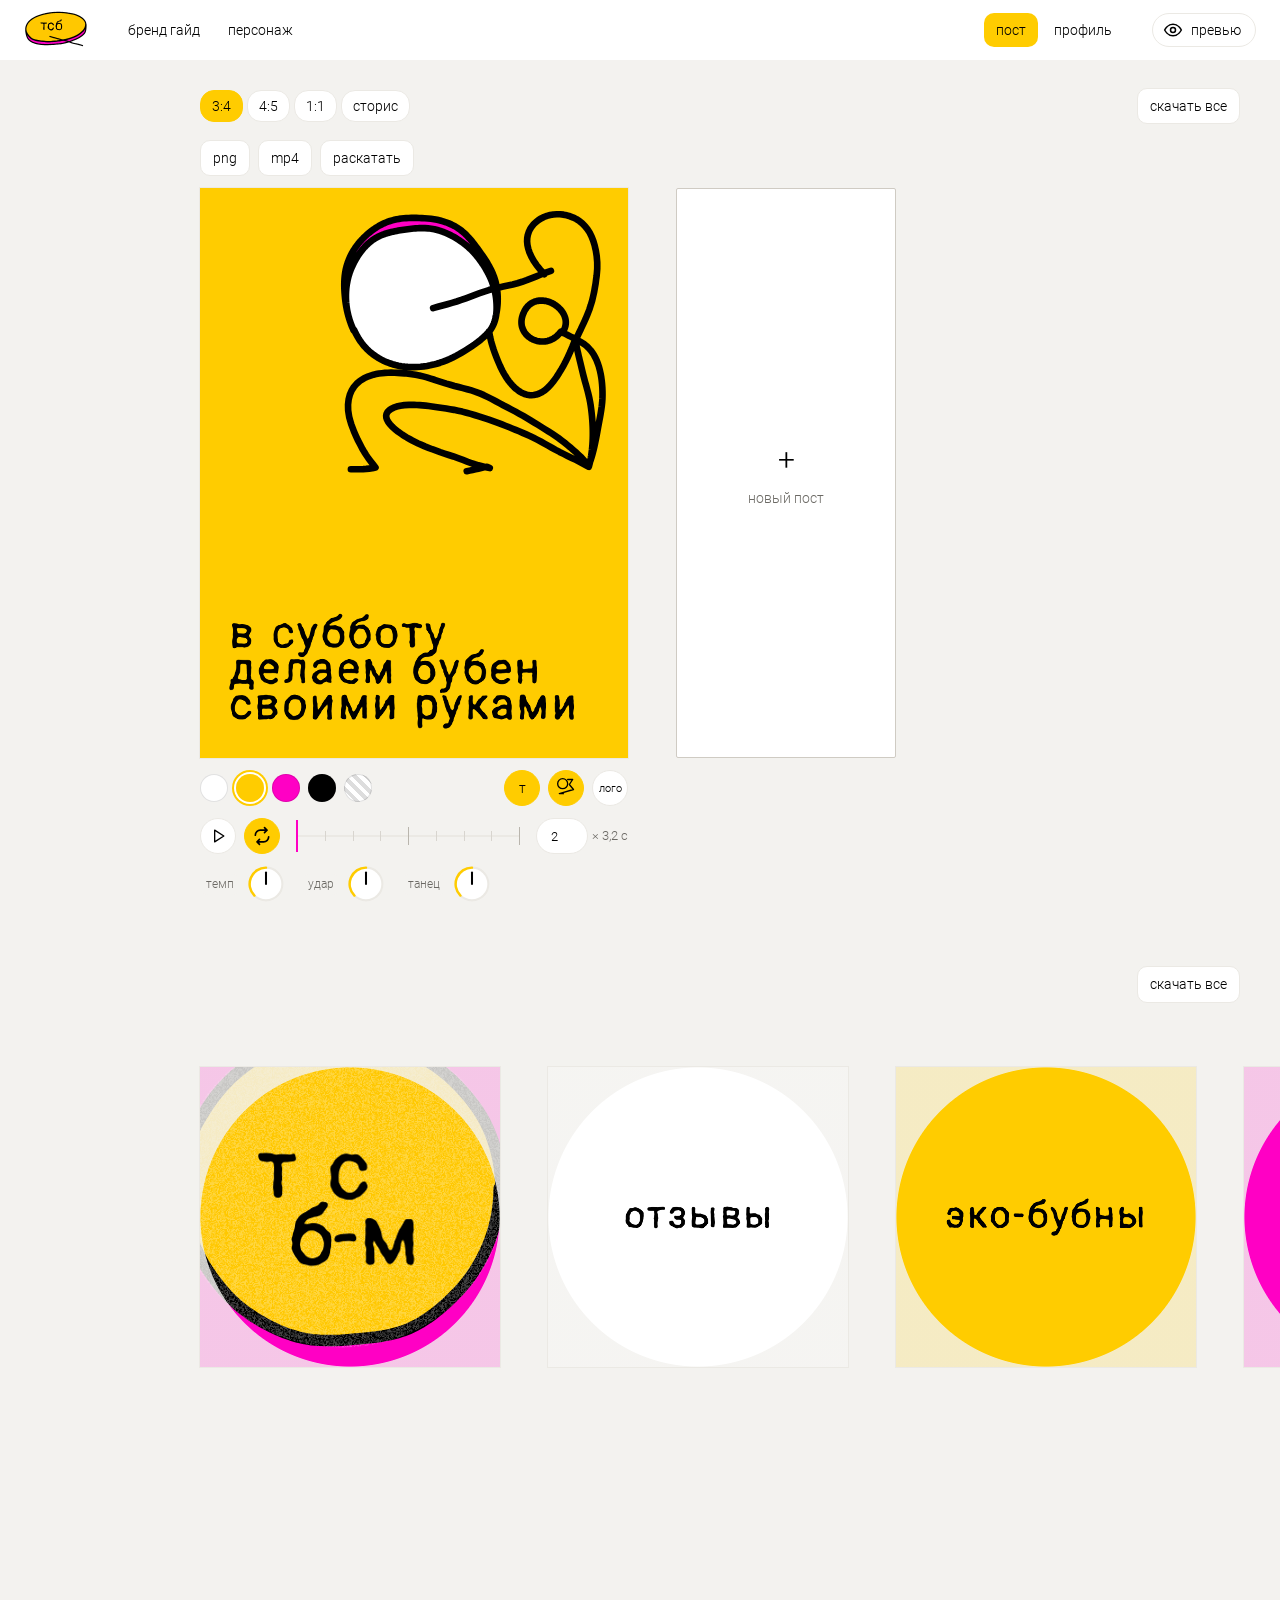
==== assets.html @ 8b139198 "Танцы с бубном: сайт Co-Authored-By: Claude Opus 5.5 <noreply@anthropic.com>" ====
<!doctype html>
<html lang="ru"><head><meta charset="utf-8"><meta name="viewport" content="width=device-width,initial-scale=1"><title>танцы с бубном: ассеты</title>
<link rel="stylesheet" href="ui-kit.css?v=202611252155"><link rel="stylesheet" href="phone-preview.css?v=202611252155">
<link rel="stylesheet" href="font.css?v=202611252155"><style>
html,body{margin:0;min-height:100%}
.hand{position:absolute;width:16px;height:16px;margin:-8px 0 0 -8px;border-radius:50%;background:var(--yellow);border:2px solid #000;padding:0;touch-action:none;z-index:2}
.selbox{pointer-events:none}
.ontext{font-weight:300;letter-spacing:.1em;line-height:.86;white-space:pre-wrap;-webkit-text-stroke:.0467em;z-index:3}
.amask{position:absolute;inset:0;pointer-events:none;background:radial-gradient(circle closest-side,transparent 99.4%,rgba(243,242,239,.82) 100%)}
.dleft{z-index:5}.row{padding-left:200px}.sechd{padding-left:200px}.klab{background:var(--bg);border-radius:8px;padding:2px 6px}
.kinds{display:flex;flex-direction:column;gap:6px;align-items:flex-end}
.kind{width:44px;height:36px;border:1px solid var(--line);background:#fff;border-radius:10px;padding:3px;display:grid;place-items:center}
.kind.on{border-color:var(--yellow);box-shadow:0 0 0 2px var(--yellow)}
.circ svg,.kind svg{width:20px;height:20px;fill:none;stroke:#000;stroke-width:1.6;stroke-linecap:round;stroke-linejoin:round}
.people{display:grid;grid-template-columns:repeat(4,38px);gap:4px}.people .kind{width:38px;height:38px;padding:2px}
.sw{width:36px;height:36px}.sw.no{background:linear-gradient(to top right,transparent 47%,#ff00c4 47%,#ff00c4 53%,transparent 53%),#fff!important}
.dgrp.mini .sws .sw{width:28px;height:28px}
.cap{position:absolute;left:0;top:calc(100% + 64px);color:var(--mut)}
.selbox{box-shadow:none}
.tmot{position:absolute;left:0;right:0;top:calc(100% + 108px);display:flex;justify-content:flex-start;gap:18px}.ttick.bar{top:9px;height:18px;background:#b9b5ad}#rowpost .card{margin-bottom:170px}.tline{z-index:1}
</style></head><body>
<header class="topbar"><a class="tblogo" href="guide.html" aria-label="бренд гайд"><canvas id="tbLogo"></canvas></a><span style="display:flex;gap:4px"><a class="tbl" href="guide.html">бренд гайд</a><a class="tbl" href="character.html">персонаж</a></span>
<nav class="tbnav"><a href="#posts" data-k="post">пост</a><a href="#profile" data-k="avatar">профиль</a></nav>
<button class="tbeye" id="eye"><svg viewBox="0 0 24 24"><path d="M2 12s3.6-7 10-7 10 7 10 7-3.6 7-10 7S2 12 2 12z"/><circle cx="12" cy="12" r="3"/></svg><span>превью</span></button></header>
<div class="page"><section class="sec" id="posts"><div class="sechd" id="hdpost"></div><div class="row" id="rowpost"></div></section>
<section class="sec" id="profile"><div class="sechd" id="hdavatar"></div><div class="row" id="rowavatar"></div></section></div>
<div id="drop">брось фото</div><input type="file" id="file" accept="image/*" hidden>
<script src="characters.js?v=202611252155"></script><script src="char-core.js?v=202611252155"></script><script src="dance.js?v=202611252155"></script><script src="chars-live.js?v=202611252155"></script><script src="figure.js?v=202611252155"></script><script src="render.js?v=202611252155"></script><script src="ui-kit.js?v=202611252155"></script><script src="phone-preview.js?v=202611252155"></script><script src="export.js?v=202611252155"></script>
<script>
'use strict';
const $=id=>document.getElementById(id),clone=o=>JSON.parse(JSON.stringify(o)),KEY='tsb.assets.v1';
const mk=(o={},x={})=>Object.assign({img:null,pan:[0,0],set:Object.assign(clone(DEFSET),o)},x);
// ───────── стартовые посты: композиции из макета
const startPosts=()=>[mk(EXAMPLE)];
const startProfile=()=>[mk({surf:'pink'},{av:true}),...['отзывы','эко-бубны','практики','мастер-классы','барабаны'].map((t,i)=>mk({surf:['white','yellow','pink'][i%3],text:t,tsize:.5},{title:t}))];
const L={post:null,avatar:null};
let S={tab:'post',fmt:'3:4',eye:false},SEL={post:0,el:null,editing:false},ready=false;
// ───────── хранение
const db=()=>new Promise((ok,no)=>{const r=indexedDB.open('tsb.photos',1);r.onupgradeneeded=()=>r.result.createObjectStore('p');r.onsuccess=()=>ok(r.result);r.onerror=()=>no(r.error)});
async function keepPhoto(p,f){p.pid='p'+Date.now()+Math.random().toString(36).slice(2,7);try{(await db()).transaction('p','readwrite').objectStore('p').put(f,p.pid)}catch(e){console.warn(e)}}
async function loadPhoto(p){try{const d=await db(),f=await new Promise(ok=>{const r=d.transaction('p').objectStore('p').get(p.pid);r.onsuccess=()=>ok(r.result);r.onerror=()=>ok(null)});if(f){p.img=await createImageBitmap(f);layout();phone.render()}}catch(e){console.warn(e)}}
const pack=p=>({set:p.set,title:p.title,av:p.av,pan:p.pan,pid:p.pid,link:p.link});
function save(){if(!ready)return;try{localStorage.setItem(KEY,JSON.stringify(Object.assign({},S,{posts:L.post.map(pack),profile:L.avatar.map(pack)})))}catch(e){console.warn(e)}}
function restore(){let v=null;try{v=JSON.parse(localStorage.getItem(KEY)||'null')}catch(e){}
  const un=o=>{const p=mk(o.set,{pan:o.pan||[0,0]});for(const k of['title','av','pid','link'])if(o[k]!=null)p[k]=o[k];if(p.pid)loadPhoto(p);return p};
  // прошлые стартовые посты (название в бубне), если их не трогали, заменяются новыми; копия остаётся
  const OLDS=[[948/1080,.115],[928/1080,.458],[962/1080,.458],[.88,.458]];
  if(v&&v.posts&&v.posts.length&&v.posts.every(o=>!o.pid&&o.set.tx!=null&&o.set.text==='танцы\nс бубном'&&!o.set.tpos&&OLDS.some(q=>Math.abs(q[0]-o.set.fw)<1e-6&&q[1]===o.set.ty)&&o.set.weight===.5&&o.set.tsize===.18)){localStorage.setItem(KEY+'.before-text',JSON.stringify(v));v.posts=startPosts().map(pack)}
  // нетронутые прошлые обложки получают названия из «барабанной»; копия остаётся
  const OT=['отзывы','эко-бубны','практика','новый год','гвозди'],cv=v&&v.profile?v.profile.filter(o=>!o.av):[];
  if(cv.length===5&&cv.every((o,i)=>o.title===OT[i]&&o.set.text===OT[i])){localStorage.setItem(KEY+'.before-covers',JSON.stringify(v.profile));['отзывы','эко-бубны','практики','мастер-классы','барабаны'].forEach((t,i)=>{cv[i].title=cv[i].set.text=t})}
  // нетронутая прошлая пятёрка заменяется примером; копия остаётся
  const sameSet=(o,q)=>{const r=Object.assign(clone(DEFSET),q);return Object.keys(r).every(k=>o.set[k]===r[k])};
  if(v&&v.posts&&v.posts.length===STARTS.length&&v.posts.every((o,i)=>!o.pid&&!o.link&&sameSet(o,STARTS[i]))){localStorage.setItem(KEY+'.before-example',JSON.stringify(v));v.posts=startPosts().map(pack)}
  if(v&&v.posts){const[W,H]=FMTWH[v.fmt]||FMTWH['3:4'],o0=JSON.stringify(v);let n=0;for(const o of v.posts)if(signToFig(Object.assign(o.set,Object.assign(clone(DEFSET),o.set)),W,H))n++;if(n)localStorage.setItem(KEY+'.before-nosign',o0)}
  // название, вписанное в бубен, выключается; остальной старый текст остаётся
  if(v&&v.posts)for(const o of v.posts)if(o.set.tx!=null&&!o.set.tpos){if(o.set.text==='танцы\nс бубном')o.set.txt=false;if(o.set.lkind==='sign'&&!o.set.lpd)o.set.lpd='none'}
  if(v&&v.posts){for(const k of['tab','fmt','eye'])S[k]=v[k];L.post=v.posts.map(un);L.avatar=v.profile.map(un)}else{L.post=startPosts();L.avatar=startProfile()}
  if(location.hash==='#preview')S.eye=true;ready=true;
  const used=new Set([...L.post,...L.avatar].map(p=>p.pid));db().then(d=>{const st=d.transaction('p','readwrite').objectStore('p'),r=st.getAllKeys();r.onsuccess=()=>r.result.forEach(k=>{if(!used.has(k))st.delete(k)})}).catch(()=>{})}
// ───────── связанные посты
const grpOf=i=>{const A=L.post;let a=i;while(a>0&&A[a-1].link)a--;let n=1;while(A[a+n-1].link&&A[a+n])n++;return{a,n,k:i-a}};
const SHARED=['tempo','hit','dance','loops','surf','fig','ch','fkind','fx','fy','fw','fh','turn','flip','weight','line','skin','side'];
function sync(i){if(S.tab!=='post')return;const g=grpOf(i),p=L.post[i];for(let q=g.a;q<g.a+g.n;q++)if(q!==i){const t=L.post[q];SHARED.forEach(k=>t.set[k]=p.set[k]);t.img=p.img;t.pid=p.pid;t.pan=p.pan}}
const draw=(k,i,W,H,o={})=>renderPost(L[k][i],W,H,Object.assign({g:k==='post'?grpOf(i):{n:1,k:0}},o));
const ratioOf=k=>k==='post'?FMTWH[S.fmt][1]/FMTWH[S.fmt][0]:1;
// ───────── телефон
const bgOf=p=>p.set.surf==='photo'?'#000000':SURF[p.set.surf],lightOf=p=>p.set.surf!=='photo'&&p.set.surf!=='black',IGFEED=Array.from({length:9},(_,k)=>{const im=new Image();im.src=`ig/ig-${k+1}.jpg`;return im});
const phone=createPhonePreview({button:$('eye'),isOn:()=>!!S.eye,setOn:v=>{S.eye=v;save();layout()},context:()=>S.tab==='avatar'?0:S.fmt==='9:16'?2:1,
  data:()=>{if(!L.post)return{};const r=ratioOf('post'),A=L.post,cur=S.tab==='post'?Math.min(SEL.post,A.length-1):A.length-1;
    return{handle:'tncsbbnm',name:'танцы с бубном',numbers:[['765','posts'],['1 158','followers'],['991','following']],bio:['барабанная мастерская петра атапина','🍃 ЭКО бубны из ткани 👍 Ручная работа 👑 Более 10 лет в профессии 🚗 Доставка по России'],link:'t.me/liza_mpr',likes:48,caption:'Мастер-класс в субботу: делаем бубен своими руками 🥁 Обод из дерева, натуральная кожа, ручная оплётка — к вечеру у вас свой инструмент и первый ритм… ',more:'ещё',note:'Смотреть все комментарии (12)',comments:[{name:'masha.k',text:'а с детьми можно?',meta:'1 ч · ответить'},{mine:true,name:'tncsbbnm',text:'конечно, с 7 лет 🥁',meta:'58 мин · ответить'}],
    avatar:(w,h)=>draw('avatar',L.avatar.findIndex(p=>p.av),w,h),highlights:L.avatar.map((p,i)=>({p,i})).filter(q=>!q.p.av).map(q=>({title:q.p.title,draw:(w,h)=>draw('avatar',q.i,w,h)})),
    feed:IGFEED,grid:A.map((p,i)=>({draw:(w,h)=>draw('post',i,w,h),ratio:r,carousel:!!p.link,skip:i>0&&A[i-1].link})).filter(q=>!q.skip).reverse(),
    post:A[cur]&&{draw:(w,h)=>draw('post',cur,w,h),ratio:r,bg:bgOf(A[cur]),light:lightOf(A[cur])}}}});
// ───────── страница
let CARDS=[],pressed=false,later=null;
addEventListener('pointerdown',()=>pressed=true,true);
for(const t of['pointerup','pointercancel'])addEventListener(t,()=>{pressed=false;if(later){const f=later;later=null;setTimeout(f,0)}},true);
const soft=f=>pressed?later=f:f();
const cur=()=>L[S.tab][SEL.post];
function refresh(){save();layout();phone.render()}
function change(f){f(cur().set);sync(SEL.post);refresh()}
function live(f){f(cur().set);sync(SEL.post);paintGroup()}
// ───────── время: танцует открытый пост (и сцепленные с ним)
let playing=false,loopOn=true,clock=0,scrub=null,lastT=0,head=null;
const canPlay=()=>S.tab==='post'&&cur()&&cur().set.fig;
const inPlay=C=>{if(C.k!=='post'||S.tab!=='post')return false;const g=grpOf(SEL.post);return C.i>=g.a&&C.i<g.a+g.n};
// на паузе в начале стоит утверждённая поза, дальше кадр танца
const tNow=()=>canPlay()&&(playing||scrub!=null)?(scrub!=null?scrub:clock):null;
function tick(t){if(!playing)return;if(!canPlay()){setPlay(false);return}const D=durOf(cur().set);clock+=Math.max(0,Math.min(.1,(t-lastT)/1000));lastT=t;if(clock>=D){if(loopOn)clock%=D;else{clock=0;setPlay(false);return}}
  if(!document.hidden)for(const C of CARDS)if(inPlay(C))paintFrame(C);if(head)head.style.left=clock/D*100+'%';requestAnimationFrame(tick)}
function paintFrame(C){const W=C.cv.width,H=C.cv.height,t=tNow(),im=draw(C.k,C.i,W,H,{hideText:SEL.editing&&C.active,t});C.cv.getContext('2d').drawImage(im,0,0);
  if(C.active)phone.live(SEL.editing?draw(C.k,C.i,W,H,{t}):im,t==null?null:t/durOf(cur().set),{bg:bgOf(cur()),light:lightOf(cur())})}
function setPlay(v){v=v&&canPlay();if(v===playing)return;playing=v;if(v){if(scrub!=null){clock=scrub;scrub=null}lastT=performance.now();requestAnimationFrame(tick)}else if(clock>0)scrub=clock;timelineState();if(!v)for(const C of CARDS)if(inPlay(C))paintFrame(C)}
function stopTime(){playing=false;clock=0;scrub=null}
function timelineState(){const b=document.querySelector('.tline .tplay');if(!b)return;b.classList.toggle('on',playing);b.innerHTML=playing?'<svg viewBox="0 0 24 24"><path d="M7 5h4v14H7zM13 5h4v14h-4z"/></svg>':'<svg viewBox="0 0 24 24"><path d="M8 5l11 7-11 7z"/></svg>';b.title=playing?'пауза':'танец';b.setAttribute('aria-label',b.title)}
function timeline(C){const s=cur().set,w=el('div','tline'),D=durOf(s),pl=btn('circ tplay','','танец',()=>setPlay(!playing)),lp=btn('circ'+(loopOn?' on':''),'<svg viewBox="0 0 24 24" style="fill:none;stroke-width:2"><path d="M4 11a6 6 0 0 1 6-6h8m-3-3l3 3-3 3M20 13a6 6 0 0 1-6 6H6m3 3l-3-3 3-3"/></svg>','по кругу',()=>{loopOn=!loopOn;lp.classList.toggle('on',loopOn);lp.setAttribute('aria-pressed',loopOn)});lp.setAttribute('aria-pressed',loopOn);
  const tr=el('div','ttrack');tr.title='удары';const n=Math.max(1,s.loops)*4;for(let i=0;i<=n;i++){const q=el('i','ttick'+(i%4?'':' bar'));q.style.left=i/n*100+'%';tr.appendChild(q)}head=el('i','thead');head.style.left=(tNow()||0)/D*100+'%';tr.appendChild(head);
  const at=e=>{const r=tr.getBoundingClientRect();return Math.max(0,Math.min(D-.001,(e.clientX-r.left)/r.width*D))},seek=e=>{playing=false;clock=at(e);if(clock<durOf(cur().set)*.004)clock=0;scrub=clock||null;head.style.left=clock/D*100+'%';timelineState();for(const C of CARDS)if(inPlay(C))paintFrame(C)};let on=false;
  tr.onpointerdown=e=>{on=true;tr.setPointerCapture(e.pointerId);seek(e)};tr.onpointermove=e=>{if(on)seek(e)};tr.onpointerup=tr.onpointercancel=()=>on=false;
  const dw=el('div','tdw'),inp=el('input','tdur');inp.type='number';inp.min=1;inp.max=8;inp.value=s.loops;inp.title='сколько петель в ролике';inp.setAttribute('aria-label','сколько петель');inp.onkeydown=e=>e.stopPropagation();inp.onchange=()=>{const v=Math.max(1,Math.min(8,Math.round(+inp.value)||1));clock=0;scrub=null;change(s=>s.loops=v)};dw.append(inp,el('span','','× '+loopLen(s).toFixed(1).replace('.',',')+' с'));
  w.append(pl,lp,tr,dw);C.pic.appendChild(w);
  const m=el('div','tmot');for(const[t,k]of[['темп','tempo'],['удар','hit'],['танец','dance']])m.appendChild(lab(t,knob(t,s[k],v=>{const f=clock/durOf(cur().set);live(s=>s[k]=v);clock=f*durOf(cur().set);if(scrub!=null)scrub=clock;if(!playing)setPlay(true)},()=>refresh())));C.pic.appendChild(m);timelineState()}
function paintCard(C){const W=Math.round(C.w*dpr()),H=Math.round(C.h*dpr()),pt=inPlay(C)?tNow():null,im=draw(C.k,C.i,W,H,{hideText:SEL.editing&&C.active,t:pt});C.cv.width=W;C.cv.height=H;C.cv.getContext('2d').drawImage(im,0,0);C.boxes=im.boxes;if(C.active){decorate(C);
  if(S.tab==='post')phone.live(SEL.editing?draw(C.k,C.i,W,H,{t:pt}):im,pt==null?null:pt/durOf(cur().set),{bg:bgOf(cur()),light:lightOf(cur())});else if(cur().av)phone.avatar(im);else phone.highlight(L.avatar.filter(p=>!p.av).indexOf(cur()),im)}}
function paintAll(){CARDS.forEach(paintCard)}
function paintGroup(){const g=S.tab==='post'?grpOf(SEL.post):{a:SEL.post,n:1};CARDS.forEach(C=>{if(C.k===S.tab&&C.i>=g.a&&C.i<g.a+g.n)paintCard(C)})}
const btn=(c,h,t,f)=>{const b=el('button',c,h);b.title=t;b.setAttribute('aria-label',t);b.onclick=f;return b};
const IC={turn:'<svg viewBox="0 0 24 24"><path d="M5 12a7 7 0 1 1 2 5M5 12V6M5 12h6"/></svg>',flip:'<svg viewBox="0 0 24 24"><path d="M12 3v18M9 7L3 17h6zM15 7l6 10h-6z"/></svg>',lock:'<svg viewBox="0 0 24 24"><rect x="5" y="11" width="14" height="9" rx="2"/><path d="M8 11V8a4 4 0 0 1 8 0v3"/></svg>',open:'<svg viewBox="0 0 24 24"><rect x="5" y="11" width="14" height="9" rx="2"/><path d="M8 11V7a4 4 0 0 1 7.6-1.8"/></svg>',one:'<svg viewBox="0 0 24 24"><circle cx="12" cy="12" r="7"/></svg>',mix:'<svg viewBox="0 0 24 24"><circle cx="7" cy="7" r="3.6"/><path d="M13.5 10.5l3.5-7 3.5 7zM3.5 13.5h7v7h-7zM14 14l6.500 6.500M20.500 14L14 20.500"/></svg>',four:'<svg viewBox="0 0 24 24"><circle cx="7" cy="7" r="3.6"/><circle cx="17" cy="7" r="3.6"/><circle cx="7" cy="17" r="3.6"/><circle cx="17" cy="17" r="3.6"/></svg>',fig:'<svg viewBox="0 0 24 24"><circle cx="8" cy="8" r="6"/><path d="M14 3h6l-4 6 5 6L4 20h5"/></svg>'};
function layout(){const keep={post:$('rowpost').scrollLeft,avatar:$('rowavatar').scrollLeft};CARDS=[];
  document.querySelectorAll('.tbnav a').forEach(a=>a.classList.toggle('on',a.dataset.k===S.tab));
  for(const k of['post','avatar']){const row=$('row'+k),hd=$('hd'+k);row.innerHTML=hd.innerHTML='';
    if(k==='post'){const ch=el('div','chips');for(const f in FMTWH){const b=el('button',f===S.fmt?'on':'',f==='9:16'?'сторис':f);b.onclick=()=>{S.fmt=f;refresh()};ch.appendChild(b)}hd.appendChild(ch)}
    hd.append(el('span','sp'),btn('rect','скачать все','скачать все PNG',async e=>{const b=e.currentTarget;b.disabled=true;for(let i=0;i<L[k].length;i++){await png(k,i);await new Promise(r=>setTimeout(r,350))}b.disabled=false}));
    const h=k==='post'?Math.max(300,Math.min(innerHeight-330,600)):300,w=Math.round(h/ratioOf(k));
    L[k].forEach((p,i)=>{const active=S.tab===k&&SEL.post===i,C={k,i,w,h,active},card=el('div','card '+(active?'active':'static')),pic=el('div','pic');C.pic=pic;C.cv=el('canvas');C.cv.style.width=w+'px';C.cv.style.height=h+'px';pic.appendChild(C.cv);
      if(k==='avatar')pic.appendChild(el('div','amask'));card.appendChild(pic);
      if(!active)pic.onclick=()=>{stopTime();S.tab=k;SEL={post:i,el:null};refresh()};
      if(k==='post'&&i<L.post.length-1)pic.appendChild(lockBtn(i));
      row.appendChild(card);CARDS.push(C)});
    const add=el('div','card'),plus=el('button','plus','+<span>'+(k==='post'?'новый пост':'обложка')+'</span>');plus.style.width=Math.min(w,220)+'px';plus.style.height=h+'px';plus.onclick=()=>addCard(k);add.appendChild(plus);row.appendChild(add);row.scrollLeft=keep[k]}
  paintAll()}
function lockBtn(i){const on=!!L.post[i].link,b=btn('lock'+(on?' on':''),on?IC.lock:IC.open,on?'расцепить посты':'одна фигура на два поста',e=>{e.stopPropagation();const p=L.post[i];p.link=!p.link;if(p.link){S.tab='post';SEL={post:i,el:'fig'};sync(i)}refresh()});return b}
function addCard(k){stopTime();const A=L[k];const base=k==='post'&&A[A.length-1];const p=k==='post'?mk(Object.assign(clone(EXAMPLE),base?{ch:CHARLIB.next(base.set.ch)}:{})):mk({surf:'white',text:'новое',tsize:.5},{title:'новое'});A.push(p);S.tab=k;SEL={post:A.length-1,el:null};refresh();$('row'+k).scrollLeft=1e6}
function removeCard(){stopTime();const k=S.tab,i=SEL.post,A=L[k],p=A[i],prev=k==='post'?A[i-1]:null,pl=prev&&prev.link;if(prev&&!p.link)prev.link=false;A.splice(i,1);SEL={post:Math.max(0,i-1),el:null};refresh();
  toast(k==='post'?'пост удалён':'обложка удалена',()=>{A.splice(i,0,p);if(prev)prev.link=pl;S.tab=k;SEL={post:i,el:null};refresh()})}
function spread(){const i=SEL.post,A=L.post,old=A.map(p=>clone(p.set)),s=A[i].set;A.forEach((p,q)=>{if(q!==i){const keep={text:p.set.text,txt:p.set.txt,surf:p.set.surf==='photo'||s.surf==='photo'?p.set.surf:s.surf};p.set=Object.assign(clone(s),keep)}});refresh();toast('настройки на всех постах',()=>{A.forEach((p,q)=>{if(old[q])p.set=old[q]});refresh()})}
async function png(k,i){const[W,H]=k==='post'?FMTWH[S.fmt]:[1080,1080],t=k==='post'&&CARDS.some(C=>C.k==='post'&&C.i===i&&inPlay(C))?tNow():null,im=draw(k,i,W*2,H*2,{t}),b=await new Promise(r=>im.toBlob(r,'image/png')),a=el('a');a.href=URL.createObjectURL(b);const p=L[k][i];a.download=`tancy-s-bubnom-${k==='post'?'post-'+(i+1):p.av?'avatar':'cover-'+i}-${W*2}x${H*2}.png`;a.click();setTimeout(()=>URL.revokeObjectURL(a.href),4000)}
// ───────── вокруг поста
function decorate(C){const{pic,w,h,boxes:B}=C,p=cur(),s=p.set,post=S.tab==='post';
  // во время перетаскивания живой слой не пересоздаём, двигаем только рамку
  if(C.ov){placeSel(C);return}
  const ov=C.ov=el('div','ov');pic.appendChild(ov);C.lay=el('div');ov.appendChild(C.lay);placeSel(C);wire(C);
  const top=el('div','dtop'),tg=el('div','dgrp');tg.appendChild(btn('rect','png','скачать PNG',()=>png(S.tab,SEL.post)));if(canPlay()){const mb=btn('rect','mp4','скачать видео',async()=>{mb.disabled=true;setPlay(false);const[W,H]=FMTWH[S.fmt],i=SEL.post,p=cur();await saveMP4(p,i,W,H,f=>mb.textContent=Math.round(f*100)+' %');mb.disabled=false;mb.textContent='mp4'});tg.appendChild(mb)}
  if(post)tg.appendChild(btn('rect','раскатать','настройки на все посты, без текста и фото',spread));top.appendChild(tg);pic.appendChild(top);
  if(!p.av&&(L[S.tab].length>1))pic.appendChild(btn('circ del2','×','удалить',removeCard));
  // снизу: фон и состав
  const bot=el('div','dbot'),bl=el('div','dgrp mini'),br=el('div','dgrp');
  swatchRow(bl,[['white','#ffffff','белый'],['yellow',SURF.yellow,'жёлтый'],['pink',SURF.pink,'розовый'],['black','#000000','чёрный']],s.surf,v=>change(s=>s.surf=v));
  if(post){const thumb=p.img?(()=>{const c=el('canvas');c.width=c.height=56;const x=c.getContext('2d'),k=Math.max(56/p.img.width,56/p.img.height);x.drawImage(p.img,(56-p.img.width*k)/2,(56-p.img.height*k)/2,p.img.width*k,p.img.height*k);return`url(${c.toDataURL()}) center/cover`})():'repeating-linear-gradient(45deg,#ddd 0 4px,#fff 4px 8px)';
    bl.firstChild.appendChild(swatch('photo',s.surf,thumb,()=>{if(p.img&&s.surf!=='photo')change(s=>s.surf='photo');else{$('file').value='';$('file').click()}},'фото'));
    for(const[key,e,html,t]of[['txt','text','т','текст'],['fig','fig',IC.fig,'фигура'],['logo','logo','лого','логотип']]){const b=btn('circ'+(s[key]?' on':'')+(key==='logo'?' lg':''),html,t,()=>{SEL.el=s[key]?null:e;SEL.editing=false;change(s=>{s[key]=!s[key];if(key==='txt'&&s.txt&&!s.text)s.text='приходи на мастер-класс'})});b.setAttribute('aria-pressed',!!s[key]);br.appendChild(b)}}
  bot.append(bl,br);pic.appendChild(bot);
  if(p.av)pic.appendChild(el('div','cap','аватар'));
  if(canPlay())timeline(C);else head=null;
  tools(C)}
const post_=()=>S.tab==='post';
function tools(C){const p=cur(),s=p.set,e=p.av?'av':SEL.el,w=el('div','dleft lab'),B=C.boxes,bx=B[e];w.style.top=Math.max(0,Math.min(C.h-(e==='fig'||e==='logo'?470:330),(bx?Math.max(0,bx.y):0)*C.h))+'px';
  const K=(name,key)=>w.appendChild(lab(name,knob(name,s[key],v=>live(s=>s[key]=v),()=>{save();phone.render()})));
  const SW=(opts,key)=>{const css={none:'#fff',black:'#000',white:'#fff',yellow:COL.yellow,pink:COL.pink};const r=el('div','sws wrap');const now=okCol(s[key],opts);opts.forEach(o=>{const b=swatch(o,now,css[o],()=>change(s=>s[key]=o),{none:'нет',black:'чёрный',white:'белый',yellow:'жёлтый',pink:'розовый'}[o]);if(o==='none')b.classList.add('no');r.appendChild(b)});return r};
  const SL=(name,opts,key)=>{if(opts.length>1)w.appendChild(lab(name,SW(opts,key)))};
  if(e==='text'){if(post_())for(const[v,h,t]of[['top','↑','текст вверх'],['mid','•','текст по центру'],['bottom','↓','текст вниз']]){const b=btn('circ'+(s.tpos===v?' on':''),h,t,()=>change(s=>s.tpos=v));b.setAttribute('aria-pressed',s.tpos===v);w.appendChild(b)}K('размер','tsize');SL('цвет',inkOpts(s),'tcol')}
  else if(e==='fig'){const r=el('div','sws');w.appendChild(people('ch',v=>change(s=>pick(s,v))));
    for(const k of['one','four','mix']){const b=btn('circ'+(s.fkind===k?' on':''),IC[k],{one:'один',four:'четверо одинаковых',mix:'четверо разных'}[k],()=>change(s=>s.fkind=k));r.appendChild(b)}w.appendChild(r);
    const q=el('div','sws');q.append(btn('circ'+(s.turn?' on':''),IC.turn,'повернуть',()=>change(s=>s.turn=!s.turn)),btn('circ'+(s.flip?' on':''),IC.flip,'отразить',()=>change(s=>s.flip=!s.flip)));w.appendChild(q);
    K('линия','weight');SL('цвет',lineOpts(s),'line');SL('бубен',skinOpts(s),'skin');SL('обод',sideOpts(s),'side')}
  else if(e==='logo'){const g=el('div','people');for(const k of logoKinds(s)){const b=btn('kind'+(k===s.lkind?' on':''),'',Fig.LOGONAME[k],()=>change(s=>s.lkind=k)),c=el('canvas');c.width=64;c.height=64;c.style.cssText='width:32px;height:32px;outline:0';const bb=Fig.LOGOS[k],z=Math.min(64/bb[2],64/bb[3])*.95;Fig.logo(c.getContext('2d'),k,(64-bb[2]*z)/2,(64-bb[3]*z)/2,z,{skin:COL.yellow,ch:s.lch});b.appendChild(c);g.appendChild(b)}w.appendChild(g);const pk=['sign','duo'].includes(s.lkind);if(pk)w.appendChild(people('lch',v=>change(s=>s.lch=v)));K('размер','lsize');
    if(RIMMED.includes(s.lkind))SL('бубен',lskinOpts(s),'lskin');else SL('цвет',lcolOpts(s),'lcol');if(pk){SL('бубен',skinOpts(s),'lps');SL('обод',sideOpts(s),'lpd')}}
  else if(e==='av'){for(const[k,t]of[['logo','т с б-м'],['figure','фигура']])w.appendChild(btn('rect',t,t,()=>change(s=>s.akind=k))).style.background=s.akind===k?'var(--yellow)':'';if(s.akind==='figure'){w.appendChild(people('ch',v=>change(s=>s.ch=v)));K('линия','weight')}}
  if(w.children.length)C.pic.appendChild(w)}
// четырнадцать персонажей
function people(key,on){const g=el('div','people'),s=cur().set;CHARLIB.ids.forEach((i,n)=>{const b=btn('kind'+(i===(s[key]||0)?' on':''),'','персонаж '+(n+1),()=>on(i)),c=el('canvas');b.setAttribute('aria-pressed',i===(s[key]||0));c.width=64;c.height=64;c.style.cssText='width:32px;height:32px;outline:0';Fig.figure(c.getContext('2d'),4,4,56,56,{ch:i,w:2.6,line:'#000'});b.appendChild(c);g.appendChild(b)});return g}
function pick(s,v){if(v!==(s.ch||0)){s.turn=false;s.flip=false}s.ch=v}
function placeSel(C){const lay=C.lay,B=C.boxes,p=cur(),b=B[SEL.el];if(SEL.editing&&lay.querySelector('textarea'))return;lay.innerHTML='';if(!b||p.av)return;
  const x0=Math.max(0,b.x),y0=Math.max(0,b.y),x1=Math.min(1,b.x+b.w),y1=Math.min(1,b.y+b.h),pc=v=>v*100+'%';
  if(SEL.editing&&SEL.el==='text'){const t=el('textarea','ontext'),z=b.size/dpr();t.value=p.set.text;Object.assign(t.style,{left:pc(b.x),top:pc(b.y),width:pc(b.w),fontSize:z+'px',color:textInk(p.set),textAlign:b.mid?'center':'left'});
    const fit=()=>{t.style.height='auto';t.style.height=Math.max(t.scrollHeight,z)+'px'};
    t.oninput=()=>{p.set.text=t.value;if(p.title!=null)p.title=t.value.replace(/\n/g,' ');fit();save()};
    t.onblur=()=>{if(!SEL.editing)return;SEL.editing=false;soft(refresh)};t.onkeydown=e=>{e.stopPropagation();if(e.key==='Escape'){t.blur()}};
    t.onpointerdown=e=>e.stopPropagation();lay.appendChild(t);t.focus();t.setSelectionRange(t.value.length,t.value.length);fit();return}
  const r=el('div','selbox');Object.assign(r.style,{left:pc(x0),top:pc(y0),width:pc(x1-x0),height:pc(y1-y0)});lay.appendChild(r);
  if(SEL.el==='fig')for(const[a,q]of[[0,0],[1,0],[0,1],[1,1]]){const hx=a?b.x+b.w:b.x,hy=q?b.y+b.h:b.y;const n=el('button','hand');n.dataset.h=a+','+q;n.title='растянуть';n.setAttribute('aria-label','растянуть фигуру');n.style.left=pc(Math.min(1,Math.max(0,hx)));n.style.top=pc(Math.min(1,Math.max(0,hy)));n.style.cursor=a===q?'nwse-resize':'nesw-resize';lay.appendChild(n)}}
function wire(C){const ov=C.ov;let d=null;const inb=(b,x,y)=>b&&x>=b.x-.02&&x<=b.x+b.w+.02&&y>=b.y-.02&&y<=b.y+b.h+.02;
  ov.onpointerdown=e=>{if(e.target.tagName==='TEXTAREA'||e.button)return;const r=ov.getBoundingClientRect(),px=(e.clientX-r.left)/r.width,py=(e.clientY-r.top)/r.height,B=C.boxes,p=cur();
    const hit=p.av?null:inb(B.text,px,py)?'text':inb(B.logo,px,py)?'logo':inb(B.fig,px,py)?'fig':'bg';
    const h=e.target.dataset&&e.target.dataset.h,act=SEL.el;
    d={sx:e.clientX,sy:e.clientY,hit,h:h&&h.split(',').map(Number),moved:false,s0:clone(p.set),pan:p.pan.slice(),b:B.logo};
    // выбранный элемент тянется даже под текстом
    d.el=h?'fig':act&&act!=='bg'&&inb(B[act],px,py)?act:act===hit?hit:null;if(act==='bg'||(!act&&hit==='bg'))d.el=p.set.surf==='photo'?'bg':null;
    ov.setPointerCapture(e.pointerId);e.preventDefault();if(document.activeElement&&document.activeElement.tagName==='TEXTAREA')document.activeElement.blur()};
  ov.onpointermove=e=>{if(!d)return;const dx=(e.clientX-d.sx)/C.w,dy=(e.clientY-d.sy)/C.h;if(!d.moved&&Math.hypot(e.clientX-d.sx,e.clientY-d.sy)<4)return;d.moved=true;if(!d.el||S.tab!=='post')return;
    const p=cur(),z=d.s0,[,v1]=vmap(C.w,C.h),n=grpOf(SEL.post).n;
    if(d.el==='fig'){const X=dx/n,Y=dy/v1;live(s=>{if(d.h){const[a,q]=d.h,mi=.12;if(a)s.fw=Math.max(mi,z.fw+X);else{s.fw=Math.max(mi,z.fw-X);s.fx=z.fx+z.fw-s.fw}if(q)s.fh=Math.max(mi,z.fh+Y);else{s.fh=Math.max(mi,z.fh-Y);s.fy=z.fy+z.fh-s.fh}}else{s.fx=z.fx+X;s.fy=z.fy+Y}})}
    else if(d.el==='bg'){const g=n*C.w,k=Math.max(g/p.img.width,C.h/p.img.height),ox=g-p.img.width*k,oy=C.h-p.img.height*k,cl=v=>Math.max(-.5,Math.min(.5,v));p.pan=[ox?cl(d.pan[0]+(e.clientX-d.sx)/ox):0,oy?cl(d.pan[1]+(e.clientY-d.sy)/oy):0];sync(SEL.post);paintGroup()}
    else if(d.el==='logo'){const b=d.b,cx=b.x+b.w/2+dx,cy=b.y+b.h/2+dy;C.lay.querySelectorAll('.snap').forEach(q=>q.remove());let best,bd=9;const T={};for(const k of['tl','tr','bl','br','c']){const[X,Y]=snapXY(k,C.w,C.h,b.w*C.w,b.h*C.h);T[k]=[X/C.w,Y/C.h];const q=Math.hypot(T[k][0]+b.w/2-cx,(T[k][1]+b.h/2-cy)*C.h/C.w);if(q<bd){bd=q;best=k}}
      for(const k in T){const q=el('div','snap'+(k===best?' on':''));Object.assign(q.style,{left:T[k][0]*100+'%',top:T[k][1]*100+'%',width:b.w*100+'%',height:b.h*100+'%'});C.lay.appendChild(q)}d.best=best}};
  ov.onpointerup=ov.onpointercancel=()=>{if(!d)return;const q=d;d=null;if(q.moved){if(q.best)cur().set.lpos=q.best;refresh();return}
    if(cur().av||q.h)return;
    if(q.hit==='text'&&SEL.el==='text'){SEL.editing=true;refresh()}else{SEL.el=q.hit;SEL.editing=false;refresh()}}}
// ───────── ввод
$('file').onchange=e=>{if(e.target.files[0])putPhoto(S.tab,SEL.post,e.target.files[0])};
async function putPhoto(k,i,f){if(k!=='post')return toast('фото можно положить на пост');try{const im=await createImageBitmap(f),p=L.post[i];p.img=im;p.pan=[0,0];p.set.surf='photo';await keepPhoto(p,f);S.tab='post';SEL={post:i,el:null};sync(i);refresh()}catch(e){toast('не получилось открыть фото')}}
addEventListener('dragover',e=>{e.preventDefault();$('drop').classList.add('on')});addEventListener('dragleave',e=>{if(!e.relatedTarget)$('drop').classList.remove('on')});
addEventListener('drop',async e=>{e.preventDefault();$('drop').classList.remove('on');const fs=[...e.dataTransfer.files].filter(f=>f.type.startsWith('image/'));if(!fs.length)return;const C=CARDS.find(C=>C.k==='post'&&C.pic.contains(e.target));let i=C?C.i:-1;for(const f of fs){if(i<0){addCard('post');await putPhoto('post',L.post.length-1,f)}else{await putPhoto('post',i,f);i=-1}}});
addEventListener('pointerdown',e=>{if(!SEL.el||e.target.closest('.pic,.topbar,.igpanel,#toast,.sechd,.plus'))return;SEL.el=null;soft(()=>{SEL.editing=false;refresh()})});
addEventListener('keydown',e=>{if(e.code==='Space'&&canPlay()&&!/^(BUTTON|INPUT|TEXTAREA|SELECT)$/.test(document.activeElement?.tagName||'')){e.preventDefault();setPlay(!playing)}if(e.key==='Escape'&&SEL.el){SEL.el=null;SEL.editing=false;refresh()}});
document.querySelectorAll('.tbnav a').forEach(a=>a.onclick=()=>{stopTime();S.tab=a.dataset.k;SEL={post:0,el:null};refresh()});
addEventListener('resize',layout);
// правки со вкладки «персонаж» приходят сразу, если билдер открыт рядом, и при возвращении на него
let charsLate=false;
function pullChars(){if(!CHARLIB.refresh()&&!charsLate)return;if(SEL.editing||pressed){charsLate=true;setTimeout(pullChars,400);return}charsLate=false;layout();phone.render()}
addEventListener('storage',e=>{if(e.key===CHARLIB.KEY||e.key===null)pullChars()});addEventListener('focus',pullChars);document.addEventListener('visibilitychange',()=>{if(!document.hidden)pullChars()});addEventListener('pageshow',pullChars);
tbLogo();function tbLogo(){const c=$('tbLogo'),w=64,h=40,k=.213;c.width=w*2;c.height=h*2;c.style.cssText=`width:${w}px;height:${h}px`;const b=Fig.LOGOS.oval;Fig.logo(c.getContext('2d'),'oval',0,2,.42,{skin:COL.yellow})}
restore();layout();phone.render();
Promise.race([Promise.all(['абвгд','abc123'].map(t=>document.fonts.load('300 40px TSB',t))),new Promise(r=>setTimeout(r,2500))]).then(()=>{Fig.forget();tbLogo();layout();phone.render()});
</script></body></html>
---- ui-kit.css ----
/* UI kit: rules lifted unchanged from barabannaja/assets.html; retheme through :root only */
:root{--pink:#ff00c4;--yellow:#ffcc00;--ink:#000000;--mut:#6b6964;--line:#ebe9e4;--bg:#f3f2ef}
*{box-sizing:border-box}
body{font:14px/1.45 "Helvetica Neue",TSB,Arial,system-ui,sans-serif;color:var(--ink);background:var(--bg)}
button{font:inherit;color:inherit;cursor:pointer}
.chips{display:flex;flex-wrap:wrap;gap:4px}
.chips button{border:1px solid var(--line);background:#fff;border-radius:14px;padding:5px 11px;white-space:pre;text-align:left}
.chips button.on{background:var(--yellow);color:var(--ink);border-color:var(--yellow)}
.chips.dir button{width:36px;padding:5px 0;text-align:center}
.card{flex:none;display:flex;flex-direction:column;gap:12px}
.card canvas{display:block;outline:1px solid var(--line);touch-action:none}
.card .plus{border:1.5px solid #cfcbc3;border-radius:2px;background:#fff;font-size:30px;font-weight:300;color:var(--ink)}
.card .plus span{display:block;font-size:14px;font-weight:400;color:var(--mut);margin-top:6px}
.card .plus:hover{border-color:var(--pink);color:var(--pink)}
.pic{position:relative}
.card.active{z-index:3}
.lock{position:absolute;top:-48px;right:-42px;   /* in the gap, on the level of the top buttons: the side tools never cover it */width:36px;height:36px;border-radius:50%;border:1px solid var(--line);background:#fff;padding:0;z-index:4;display:grid;place-items:center}
.lock svg{width:18px;height:18px;fill:none;stroke:var(--ink);stroke-width:2;stroke-linecap:round}
.lock.on{background:var(--yellow);border-color:var(--yellow)}
.lock:hover{border-color:var(--ink)}   /* neighbours stay put, the tools overlap them */
.topbar{position:fixed;top:0;left:0;right:0;height:60px;display:flex;align-items:center;gap:28px;padding:0 24px;background:#fff;z-index:20}
.tblogo canvas{display:block}.tbl,.tbnav a{color:var(--ink);text-decoration:none;padding:7px 12px;border-radius:10px}
.tbl:hover,.tbnav a:hover{background:#f4f2ef}
.tbnav{display:flex;gap:4px;margin-left:auto}.tbnav a.on{background:var(--yellow)}
.tbeye{display:flex;align-items:center;gap:8px;border:1px solid var(--line);background:#fff;border-radius:22px;padding:6px 14px 6px 10px;font:inherit;cursor:pointer}
.tbeye svg{width:20px;height:20px;fill:none;stroke:var(--ink);stroke-width:1.8}.tbeye.on{background:var(--yellow);border-color:var(--yellow)}
.page{padding-top:60px;padding-bottom:40vh}   /* room to scroll the last row up to the middle of the screen */
.sec{scroll-margin-top:60px}
.sechd{display:flex;align-items:center;gap:10px;padding:28px calc(40px + var(--pv,0px)) 0 150px;min-height:36px}
.sechd .sp{flex:1}
.page .row{position:static;display:flex;overflow-x:auto;overflow-y:hidden;padding-top:0;padding-right:calc(40px + var(--pv,0px));padding-bottom:10px}
.card.static{cursor:pointer}.card.static canvas{outline:1px solid var(--line)}
.dtop{position:absolute;left:0;right:0;bottom:calc(100% + 12px);display:flex;justify-content:space-between;align-items:center}
.tline{position:absolute;left:0;right:0;top:calc(100% + 60px);display:flex;align-items:center;gap:8px}
.tline .circ{flex:none;display:grid;place-items:center}
.tline svg{width:16px;height:16px;fill:var(--ink);stroke:var(--ink)}
.tdw{display:flex;align-items:center;gap:4px;flex:none;font-size:13px;color:var(--mut)}
.tdur{width:52px;height:36px;border:1px solid var(--line);border-radius:18px;text-align:center;font:inherit;font-size:13px;color:var(--ink);background:#fff;padding:0 4px}
.tdur:focus{outline:2px solid var(--yellow);border-color:var(--yellow)}
.ttrack{position:relative;flex:1;height:36px;cursor:pointer;touch-action:none;margin:0 9px}
.ttrack::before{content:'';position:absolute;left:0;right:0;top:17px;height:2px;background:var(--line)}
.ttick{position:absolute;top:13px;width:1px;height:10px;background:#d8d5cf}
.thead{position:absolute;top:2px;bottom:2px;width:2px;margin-left:-1px;background:var(--pink);pointer-events:none}
.tmark{position:absolute;top:50%;width:18px;height:18px;margin:-9px 0 0 -9px;border-radius:50%;border:2px solid var(--ink);background:#fff;padding:0;cursor:ew-resize;z-index:1}
.tmark.on{background:var(--yellow);border-color:var(--yellow)}
.tmark:focus-visible{outline:2px solid var(--pink)}
.dbot{position:absolute;left:0;right:0;top:calc(100% + 12px);display:flex;justify-content:space-between;align-items:center}
.dgrp{display:flex;gap:8px;align-items:center}
.dleft{position:absolute;right:calc(100% + 14px);display:flex;flex-direction:column;align-items:flex-end;gap:8px;width:100px}
.kico{display:flex;align-items:center;gap:8px}
.klab{font-size:12px;color:var(--mut);text-align:right;white-space:nowrap}
.kico:hover .klab,.kico:focus-within .klab{color:var(--ink)}
.dleft.lab{width:auto}
.dleft .gap{height:6px}
.sws.wrap{justify-content:flex-end}
.dleft select{font:inherit;font-size:12px;border:1px solid var(--line);border-radius:10px;padding:4px 6px;background:#fff;width:100px}
.sws.col{flex-direction:column;align-items:flex-end}
.circ{width:36px;height:36px;border-radius:50%;border:1px solid var(--line);background:#fff;padding:0;font-size:14px;line-height:1}
.circ.on{background:var(--yellow);color:var(--ink);border-color:var(--yellow)}
.circ.lg{font-size:11px}
.circ.del2{position:absolute;top:-14px;right:-14px;width:28px;height:28px;background:var(--ink);color:#fff;border-color:var(--ink);font-size:13px;z-index:7}
.circ.del2:hover{background:var(--pink);color:#fff;border-color:var(--pink)}
.rect{border:1px solid var(--line);background:#fff;border-radius:10px;padding:7px 12px}
.rect:hover{border-color:var(--ink)}
.pic{position:relative}
.ov{position:absolute;inset:0;cursor:pointer}
.snap{position:absolute;border:1.5px dashed rgba(20,20,20,.35);border-radius:4px;pointer-events:none}
.snap.on{border:2px solid var(--yellow);background:rgba(255,225,0,.18)}
.selbox{position:absolute;border:2px dashed var(--yellow);border-radius:4px;pointer-events:none;box-shadow:0 0 0 1px rgba(0,0,0,.15)}
.ontext{position:absolute;margin:0;padding:0;border:0;outline:2px dashed var(--yellow);outline-offset:6px;background:transparent;font-family:"Helvetica Neue",TSB,Arial;line-height:1.04;resize:none;overflow:hidden;caret-color:var(--pink)}
.card{position:relative}
.knob{display:flex;flex-direction:column;align-items:center;gap:2px;cursor:ns-resize;user-select:none;touch-action:none;font-size:11px;color:var(--mut);border-radius:10px;padding:2px}
.knob svg{width:36px;height:36px}
.knob span{display:none}
.knob{padding:0!important}
.knob .kt{fill:#fff;stroke:var(--line);stroke-width:2.5}
.knob .kv{fill:none;stroke:var(--yellow);stroke-width:3;stroke-linecap:round}
.knob .kh{fill:var(--ink)}
.knob .kp{stroke:var(--ink);stroke-width:2.5;stroke-linecap:round}
.knob:focus-visible{outline:2px solid var(--pink)}
.sws{display:flex;gap:8px}
.sw{width:28px;height:28px;border-radius:50%;border:0;padding:0;box-shadow:inset 0 0 0 1px rgba(0,0,0,.12);background-size:cover}
.sw.on{box-shadow:0 0 0 2px #fff,0 0 0 4px var(--yellow)}
#toast{position:fixed;right:24px;top:76px;transform:translateY(-12px);opacity:0;pointer-events:none;background:var(--ink);color:#fff;border-radius:12px;padding:10px 14px;display:flex;gap:14px;align-items:center;transition:opacity .2s,transform .2s;z-index:20}
#toast.on{opacity:1;transform:translateY(0);pointer-events:auto}
#toast button{border:0;background:var(--yellow);color:var(--ink);border-radius:8px;padding:4px 10px;font-weight:500}
@media (prefers-reduced-motion:reduce){#toast{transition:none}}
#drop{position:fixed;inset:72px 12px 12px 12px;border:2px dashed var(--pink);border-radius:18px;display:none;place-items:center;color:var(--pink);font-weight:500;background:rgba(255,0,196,.04);pointer-events:none;z-index:9}
#drop.on{display:grid}
button:focus-visible,a:focus-visible,select:focus-visible,input:focus-visible{outline:2px solid var(--pink);outline-offset:2px}
.row{display:flex;align-items:flex-start;gap:48px;padding-left:150px}
.row .card{margin-top:64px;margin-bottom:96px}.card.active{z-index:3}
---- phone-preview.css ----
/* Instagram phone; real proportions 390x844, scaled by --igk */
.igcard{align-self:flex-start;margin-top:64px}
.igpanel{position:fixed;top:76px;right:24px;z-index:15;opacity:0;transform:translateX(24px);pointer-events:none;transition:opacity .2s,transform .2s}
.igpanel.on{opacity:1;transform:none;pointer-events:auto}.igpanel .igcard{margin:0}
@media (prefers-reduced-motion:reduce){.igpanel{transition:none}}
.ighd.c b{text-align:center;margin:0}.ighd.c span{width:14px}
.igun{font-size:14px;font-weight:600}
.igstory span{max-width:70px;white-space:nowrap;overflow:hidden;text-overflow:ellipsis;font-size:12px}
.igun span{font-weight:400;margin-left:4px}
.igmore{color:#8e8e8e}.iglink{color:#3156d6;margin-top:4px}
.igfb{display:flex;align-items:center;gap:8px;padding:0 16px 10px;font-size:12px;line-height:1.3}.igfa{display:flex;flex:none}.igfa i{width:22px;height:22px;border-radius:50%;background:#ddd;border:2px solid #fff;margin-left:-7px}.igfa i:first-child{margin-left:0}
.igbt span.sq{flex:none;width:30px}
.igstory canvas{width:64px;height:64px;border-radius:50%;box-sizing:border-box;border:2px solid #fff;outline:1px solid #dbdbdb}
.igwrap{width:calc(390px*var(--igk,.8));height:calc(844px*var(--igk,.8));flex:none}
.igph{width:390px;height:844px;transform:scale(var(--igk,.8));transform-origin:0 0;touch-action:pan-y;cursor:grab;user-select:none;box-sizing:border-box;flex:none;border:12px solid var(--ink);border-radius:56px;background:var(--ink);overflow:hidden;font:13px -apple-system,system-ui,sans-serif;color:#111}
.igtrack{display:flex;width:300%;height:100%;transition:transform .25s}.igtrack.still{transition:none}
.igs{background:#fff;width:33.3333%;flex:none;height:100%;box-sizing:border-box;padding:12px 0 18px;overflow:hidden}
.igst3{background:var(--ink);color:#fff;padding-bottom:0}
.igmedia{position:relative;border-radius:10px;overflow:hidden;color:#fff}.igmedia.light{color:var(--ink)}.igmedia canvas{display:block}.igmedia>canvas{width:100%}
.igbar{position:absolute;left:10px;right:10px;top:10px;height:2px;border-radius:2px;background:color-mix(in srgb,currentColor 35%,transparent)}.igbar i{display:block;height:100%;border-radius:2px;background:currentColor}
.igwho{position:absolute;left:12px;right:12px;top:22px;display:flex;align-items:center;gap:8px;font-size:13px}.igwho span{opacity:.75}.igwho .igx{margin-left:auto;font-size:26px;line-height:1;opacity:1}
.igreply{display:flex;align-items:center;gap:16px;padding:14px 16px;font-size:20px}.igreply span{flex:1;border:1px solid #6b6964;border-radius:22px;padding:10px 16px;font-size:13px}.igreply i{font-style:normal}
.igdotsnav{display:flex;justify-content:center;gap:4px;margin-top:10px}.igdotsnav button{border:0;background:none;border-radius:10px;padding:6px 12px;font:inherit;color:var(--mut)}.igdotsnav button.on{background:var(--yellow);color:var(--ink)}
@media (prefers-reduced-motion:reduce){.igtrack{transition:none}}
.igsb{display:flex;justify-content:space-between;padding:0 22px 8px;font-size:13px}
.ighd{display:flex;align-items:center;padding:4px 16px 12px;font-size:18px}.ighd b{flex:1;margin-left:14px;font-size:17px}
.igtop{display:flex;align-items:center;gap:18px;padding:0 16px}
.igav{border-radius:50%;display:block;flex:none}
.igst>b{font-size:14px}.ignums{display:flex;gap:16px;margin-top:6px}.ignums div{display:flex;flex-direction:column;font-size:12px}.ignums b{font-size:16px}
.igbio{padding:10px 16px 10px;line-height:1.4}
.igbt{display:flex;gap:6px;padding:0 16px}.igbt span{flex:1;text-align:center;background:#efefef;border-radius:8px;padding:6px 0;font-weight:600}
.igstories{display:flex;gap:12px;padding:12px 16px;overflow:hidden}.igstory{display:flex;flex-direction:column;align-items:center;gap:4px;font-size:11px}.igstory i{width:54px;height:54px;border-radius:50%;border:1px solid #ddd;background:#f6f6f6}
.igcm{display:flex;gap:10px;padding:8px 14px 0;line-height:1.35}
.igau{display:flex;align-items:center;gap:10px;padding:0 14px 10px}.igau b{flex:1}.igdots{font-size:16px}
.igpost{display:block;width:100%}
.igtabs{display:flex;margin-top:6px}.igtabs i{flex:1;display:grid;place-items:center;height:34px;border-bottom:1px solid #efefef}.igtabs i.on{border-bottom:2px solid #111}
.igtabs svg{width:18px;height:18px;fill:#111}.igtabs svg.ol{fill:none;stroke:#8e8e8e;stroke-width:1.8}.igtabs svg.ol path{fill:none}
.iggrid{display:grid;grid-template-columns:repeat(3,1fr);gap:2px}.iggrid canvas{width:100%;aspect-ratio:4/5;display:block}
.igacts{padding:8px 14px 2px;font-size:18px;letter-spacing:2px}
.igcap{padding:0 14px 4px;font-size:11.5px;line-height:1.35}.igcap>div{margin-top:2px}
.iggray{width:28px;height:28px;border-radius:50%;background:#e4e4e4;flex:none}.igmeta{color:#8e8e8e;font-size:11px;margin-top:3px}
---- font.css ----
@font-face{font-family:TSB;font-weight:300;src:url(lib/roboto-cyrillic-300.woff2) format('woff2');unicode-range:U+0301,U+0400-045F,U+0490-0491,U+04B0-04B1,U+2116}
@font-face{font-family:TSB;font-weight:300;src:url(lib/roboto-latin-300.woff2) format('woff2')}
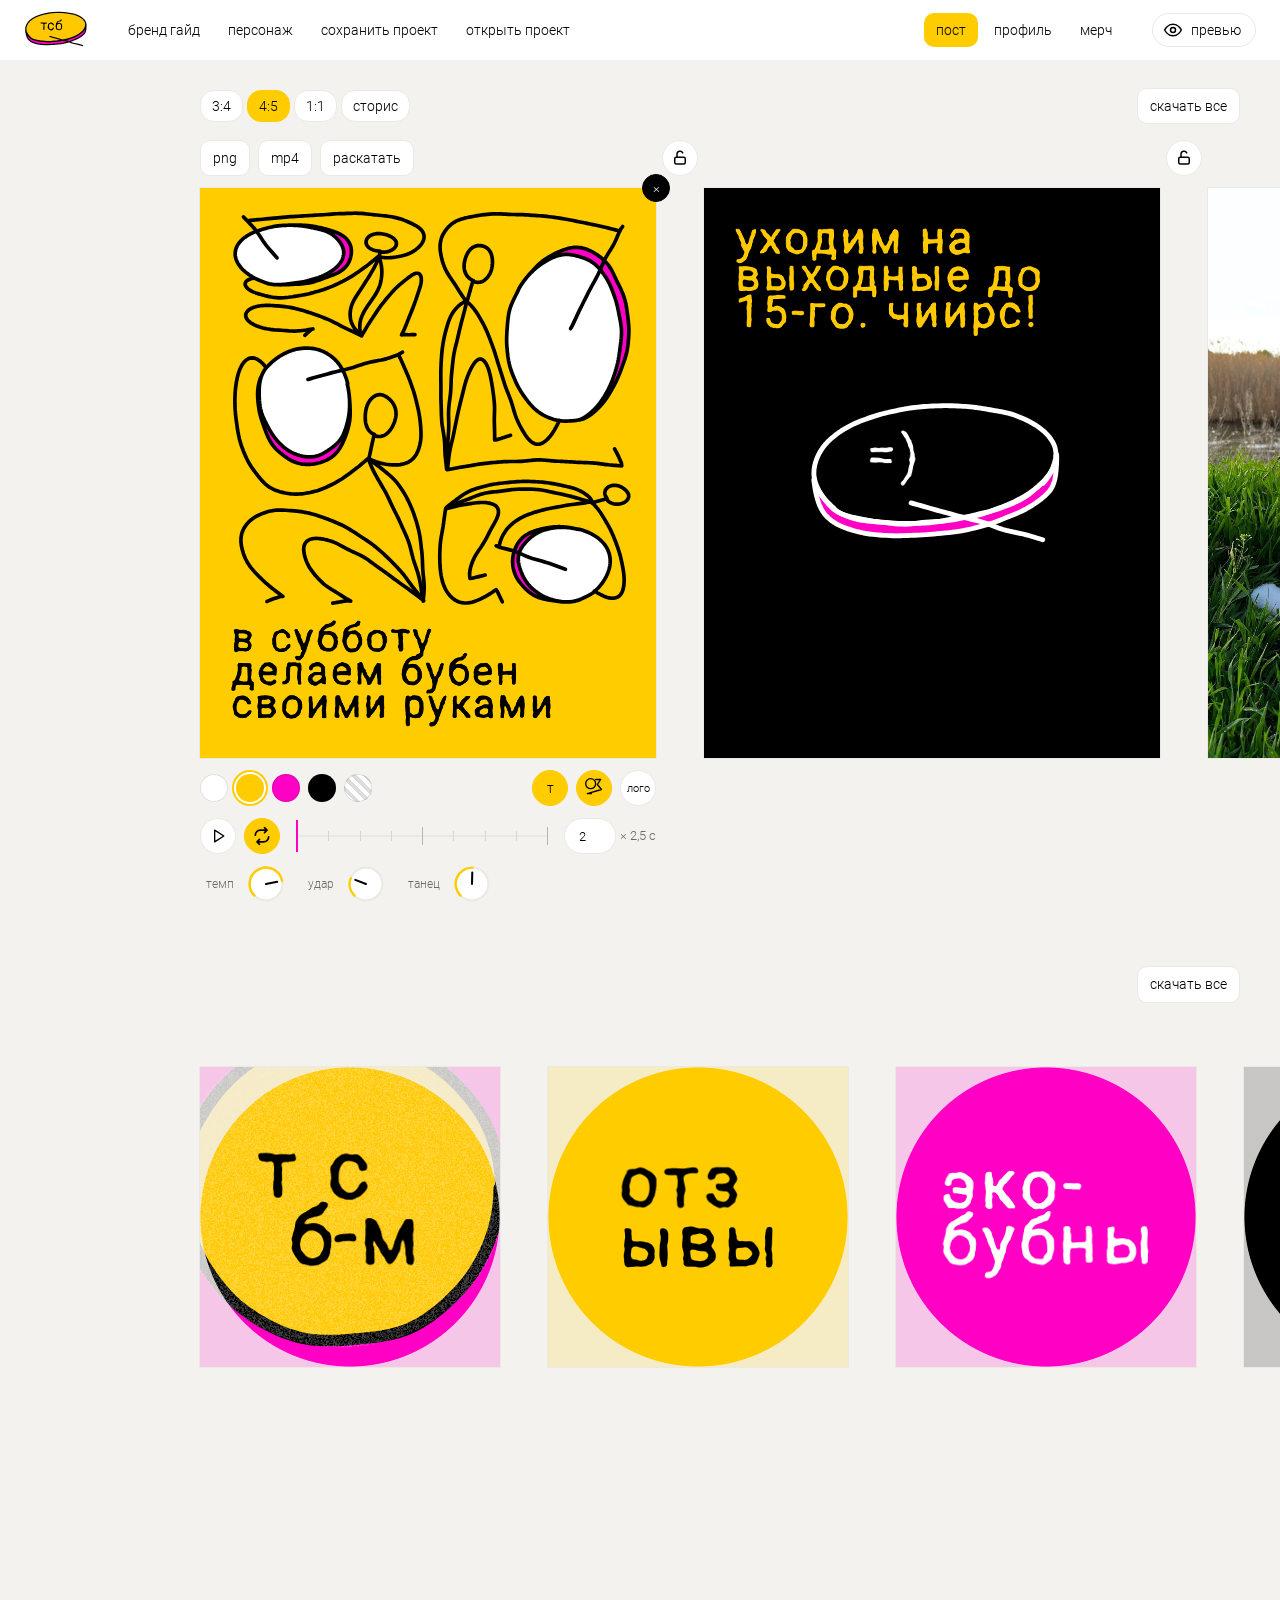
==== commit b40b1bf6: "мерч, сохранение проекта, новые дефолты Co-Authored-By: Claude Opus 5.5 <noreply@anthropic.com>" ====
--- a/assets.html
+++ b/assets.html
@@ -1,7 +1,7 @@
 <!doctype html>
 <html lang="ru"><head><meta charset="utf-8"><meta name="viewport" content="width=device-width,initial-scale=1"><title>танцы с бубном: ассеты</title>
-<link rel="stylesheet" href="ui-kit.css?v=202611252155"><link rel="stylesheet" href="phone-preview.css?v=202611252155">
-<link rel="stylesheet" href="font.css?v=202611252155"><style>
+<link rel="stylesheet" href="ui-kit.css?v=202611261033"><link rel="stylesheet" href="phone-preview.css?v=202611261033">
+<link rel="stylesheet" href="font.css?v=202611261033"><style>
 html,body{margin:0;min-height:100%}
 .hand{position:absolute;width:16px;height:16px;margin:-8px 0 0 -8px;border-radius:50%;background:var(--yellow);border:2px solid #000;padding:0;touch-action:none;z-index:2}
 .selbox{pointer-events:none}
@@ -18,189 +18,13 @@
 .cap{position:absolute;left:0;top:calc(100% + 64px);color:var(--mut)}
 .selbox{box-shadow:none}
 .tmot{position:absolute;left:0;right:0;top:calc(100% + 108px);display:flex;justify-content:flex-start;gap:18px}.ttick.bar{top:9px;height:18px;background:#b9b5ad}#rowpost .card{margin-bottom:170px}.tline{z-index:1}
+#rowmerch .card{margin-bottom:90px}.tbbtn{border:0;background:none;font:inherit;cursor:pointer}.mlabel{position:absolute;left:12px;top:10px;font-size:12px;color:#fff;opacity:.75;pointer-events:none}
 </style></head><body>
 <header class="topbar"><a class="tblogo" href="guide.html" aria-label="бренд гайд"><canvas id="tbLogo"></canvas></a><span style="display:flex;gap:4px"><a class="tbl" href="guide.html">бренд гайд</a><a class="tbl" href="character.html">персонаж</a></span>
-<nav class="tbnav"><a href="#posts" data-k="post">пост</a><a href="#profile" data-k="avatar">профиль</a></nav>
+<nav class="tbnav"><a href="#posts" data-k="post">пост</a><a href="#profile" data-k="avatar">профиль</a><a href="merch.html">мерч</a></nav>
 <button class="tbeye" id="eye"><svg viewBox="0 0 24 24"><path d="M2 12s3.6-7 10-7 10 7 10 7-3.6 7-10 7S2 12 2 12z"/><circle cx="12" cy="12" r="3"/></svg><span>превью</span></button></header>
 <div class="page"><section class="sec" id="posts"><div class="sechd" id="hdpost"></div><div class="row" id="rowpost"></div></section>
 <section class="sec" id="profile"><div class="sechd" id="hdavatar"></div><div class="row" id="rowavatar"></div></section></div>
 <div id="drop">брось фото</div><input type="file" id="file" accept="image/*" hidden>
-<script src="characters.js?v=202611252155"></script><script src="char-core.js?v=202611252155"></script><script src="dance.js?v=202611252155"></script><script src="chars-live.js?v=202611252155"></script><script src="figure.js?v=202611252155"></script><script src="render.js?v=202611252155"></script><script src="ui-kit.js?v=202611252155"></script><script src="phone-preview.js?v=202611252155"></script><script src="export.js?v=202611252155"></script>
-<script>
-'use strict';
-const $=id=>document.getElementById(id),clone=o=>JSON.parse(JSON.stringify(o)),KEY='tsb.assets.v1';
-const mk=(o={},x={})=>Object.assign({img:null,pan:[0,0],set:Object.assign(clone(DEFSET),o)},x);
-// ───────── стартовые посты: композиции из макета
-const startPosts=()=>[mk(EXAMPLE)];
-const startProfile=()=>[mk({surf:'pink'},{av:true}),...['отзывы','эко-бубны','практики','мастер-классы','барабаны'].map((t,i)=>mk({surf:['white','yellow','pink'][i%3],text:t,tsize:.5},{title:t}))];
-const L={post:null,avatar:null};
-let S={tab:'post',fmt:'3:4',eye:false},SEL={post:0,el:null,editing:false},ready=false;
-// ───────── хранение
-const db=()=>new Promise((ok,no)=>{const r=indexedDB.open('tsb.photos',1);r.onupgradeneeded=()=>r.result.createObjectStore('p');r.onsuccess=()=>ok(r.result);r.onerror=()=>no(r.error)});
-async function keepPhoto(p,f){p.pid='p'+Date.now()+Math.random().toString(36).slice(2,7);try{(await db()).transaction('p','readwrite').objectStore('p').put(f,p.pid)}catch(e){console.warn(e)}}
-async function loadPhoto(p){try{const d=await db(),f=await new Promise(ok=>{const r=d.transaction('p').objectStore('p').get(p.pid);r.onsuccess=()=>ok(r.result);r.onerror=()=>ok(null)});if(f){p.img=await createImageBitmap(f);layout();phone.render()}}catch(e){console.warn(e)}}
-const pack=p=>({set:p.set,title:p.title,av:p.av,pan:p.pan,pid:p.pid,link:p.link});
-function save(){if(!ready)return;try{localStorage.setItem(KEY,JSON.stringify(Object.assign({},S,{posts:L.post.map(pack),profile:L.avatar.map(pack)})))}catch(e){console.warn(e)}}
-function restore(){let v=null;try{v=JSON.parse(localStorage.getItem(KEY)||'null')}catch(e){}
-  const un=o=>{const p=mk(o.set,{pan:o.pan||[0,0]});for(const k of['title','av','pid','link'])if(o[k]!=null)p[k]=o[k];if(p.pid)loadPhoto(p);return p};
-  // прошлые стартовые посты (название в бубне), если их не трогали, заменяются новыми; копия остаётся
-  const OLDS=[[948/1080,.115],[928/1080,.458],[962/1080,.458],[.88,.458]];
-  if(v&&v.posts&&v.posts.length&&v.posts.every(o=>!o.pid&&o.set.tx!=null&&o.set.text==='танцы\nс бубном'&&!o.set.tpos&&OLDS.some(q=>Math.abs(q[0]-o.set.fw)<1e-6&&q[1]===o.set.ty)&&o.set.weight===.5&&o.set.tsize===.18)){localStorage.setItem(KEY+'.before-text',JSON.stringify(v));v.posts=startPosts().map(pack)}
-  // нетронутые прошлые обложки получают названия из «барабанной»; копия остаётся
-  const OT=['отзывы','эко-бубны','практика','новый год','гвозди'],cv=v&&v.profile?v.profile.filter(o=>!o.av):[];
-  if(cv.length===5&&cv.every((o,i)=>o.title===OT[i]&&o.set.text===OT[i])){localStorage.setItem(KEY+'.before-covers',JSON.stringify(v.profile));['отзывы','эко-бубны','практики','мастер-классы','барабаны'].forEach((t,i)=>{cv[i].title=cv[i].set.text=t})}
-  // нетронутая прошлая пятёрка заменяется примером; копия остаётся
-  const sameSet=(o,q)=>{const r=Object.assign(clone(DEFSET),q);return Object.keys(r).every(k=>o.set[k]===r[k])};
-  if(v&&v.posts&&v.posts.length===STARTS.length&&v.posts.every((o,i)=>!o.pid&&!o.link&&sameSet(o,STARTS[i]))){localStorage.setItem(KEY+'.before-example',JSON.stringify(v));v.posts=startPosts().map(pack)}
-  if(v&&v.posts){const[W,H]=FMTWH[v.fmt]||FMTWH['3:4'],o0=JSON.stringify(v);let n=0;for(const o of v.posts)if(signToFig(Object.assign(o.set,Object.assign(clone(DEFSET),o.set)),W,H))n++;if(n)localStorage.setItem(KEY+'.before-nosign',o0)}
-  // название, вписанное в бубен, выключается; остальной старый текст остаётся
-  if(v&&v.posts)for(const o of v.posts)if(o.set.tx!=null&&!o.set.tpos){if(o.set.text==='танцы\nс бубном')o.set.txt=false;if(o.set.lkind==='sign'&&!o.set.lpd)o.set.lpd='none'}
-  if(v&&v.posts){for(const k of['tab','fmt','eye'])S[k]=v[k];L.post=v.posts.map(un);L.avatar=v.profile.map(un)}else{L.post=startPosts();L.avatar=startProfile()}
-  if(location.hash==='#preview')S.eye=true;ready=true;
-  const used=new Set([...L.post,...L.avatar].map(p=>p.pid));db().then(d=>{const st=d.transaction('p','readwrite').objectStore('p'),r=st.getAllKeys();r.onsuccess=()=>r.result.forEach(k=>{if(!used.has(k))st.delete(k)})}).catch(()=>{})}
-// ───────── связанные посты
-const grpOf=i=>{const A=L.post;let a=i;while(a>0&&A[a-1].link)a--;let n=1;while(A[a+n-1].link&&A[a+n])n++;return{a,n,k:i-a}};
-const SHARED=['tempo','hit','dance','loops','surf','fig','ch','fkind','fx','fy','fw','fh','turn','flip','weight','line','skin','side'];
-function sync(i){if(S.tab!=='post')return;const g=grpOf(i),p=L.post[i];for(let q=g.a;q<g.a+g.n;q++)if(q!==i){const t=L.post[q];SHARED.forEach(k=>t.set[k]=p.set[k]);t.img=p.img;t.pid=p.pid;t.pan=p.pan}}
-const draw=(k,i,W,H,o={})=>renderPost(L[k][i],W,H,Object.assign({g:k==='post'?grpOf(i):{n:1,k:0}},o));
-const ratioOf=k=>k==='post'?FMTWH[S.fmt][1]/FMTWH[S.fmt][0]:1;
-// ───────── телефон
-const bgOf=p=>p.set.surf==='photo'?'#000000':SURF[p.set.surf],lightOf=p=>p.set.surf!=='photo'&&p.set.surf!=='black',IGFEED=Array.from({length:9},(_,k)=>{const im=new Image();im.src=`ig/ig-${k+1}.jpg`;return im});
-const phone=createPhonePreview({button:$('eye'),isOn:()=>!!S.eye,setOn:v=>{S.eye=v;save();layout()},context:()=>S.tab==='avatar'?0:S.fmt==='9:16'?2:1,
-  data:()=>{if(!L.post)return{};const r=ratioOf('post'),A=L.post,cur=S.tab==='post'?Math.min(SEL.post,A.length-1):A.length-1;
-    return{handle:'tncsbbnm',name:'танцы с бубном',numbers:[['765','posts'],['1 158','followers'],['991','following']],bio:['барабанная мастерская петра атапина','🍃 ЭКО бубны из ткани 👍 Ручная работа 👑 Более 10 лет в профессии 🚗 Доставка по России'],link:'t.me/liza_mpr',likes:48,caption:'Мастер-класс в субботу: делаем бубен своими руками 🥁 Обод из дерева, натуральная кожа, ручная оплётка — к вечеру у вас свой инструмент и первый ритм… ',more:'ещё',note:'Смотреть все комментарии (12)',comments:[{name:'masha.k',text:'а с детьми можно?',meta:'1 ч · ответить'},{mine:true,name:'tncsbbnm',text:'конечно, с 7 лет 🥁',meta:'58 мин · ответить'}],
-    avatar:(w,h)=>draw('avatar',L.avatar.findIndex(p=>p.av),w,h),highlights:L.avatar.map((p,i)=>({p,i})).filter(q=>!q.p.av).map(q=>({title:q.p.title,draw:(w,h)=>draw('avatar',q.i,w,h)})),
-    feed:IGFEED,grid:A.map((p,i)=>({draw:(w,h)=>draw('post',i,w,h),ratio:r,carousel:!!p.link,skip:i>0&&A[i-1].link})).filter(q=>!q.skip).reverse(),
-    post:A[cur]&&{draw:(w,h)=>draw('post',cur,w,h),ratio:r,bg:bgOf(A[cur]),light:lightOf(A[cur])}}}});
-// ───────── страница
-let CARDS=[],pressed=false,later=null;
-addEventListener('pointerdown',()=>pressed=true,true);
-for(const t of['pointerup','pointercancel'])addEventListener(t,()=>{pressed=false;if(later){const f=later;later=null;setTimeout(f,0)}},true);
-const soft=f=>pressed?later=f:f();
-const cur=()=>L[S.tab][SEL.post];
-function refresh(){save();layout();phone.render()}
-function change(f){f(cur().set);sync(SEL.post);refresh()}
-function live(f){f(cur().set);sync(SEL.post);paintGroup()}
-// ───────── время: танцует открытый пост (и сцепленные с ним)
-let playing=false,loopOn=true,clock=0,scrub=null,lastT=0,head=null;
-const canPlay=()=>S.tab==='post'&&cur()&&cur().set.fig;
-const inPlay=C=>{if(C.k!=='post'||S.tab!=='post')return false;const g=grpOf(SEL.post);return C.i>=g.a&&C.i<g.a+g.n};
-// на паузе в начале стоит утверждённая поза, дальше кадр танца
-const tNow=()=>canPlay()&&(playing||scrub!=null)?(scrub!=null?scrub:clock):null;
-function tick(t){if(!playing)return;if(!canPlay()){setPlay(false);return}const D=durOf(cur().set);clock+=Math.max(0,Math.min(.1,(t-lastT)/1000));lastT=t;if(clock>=D){if(loopOn)clock%=D;else{clock=0;setPlay(false);return}}
-  if(!document.hidden)for(const C of CARDS)if(inPlay(C))paintFrame(C);if(head)head.style.left=clock/D*100+'%';requestAnimationFrame(tick)}
-function paintFrame(C){const W=C.cv.width,H=C.cv.height,t=tNow(),im=draw(C.k,C.i,W,H,{hideText:SEL.editing&&C.active,t});C.cv.getContext('2d').drawImage(im,0,0);
-  if(C.active)phone.live(SEL.editing?draw(C.k,C.i,W,H,{t}):im,t==null?null:t/durOf(cur().set),{bg:bgOf(cur()),light:lightOf(cur())})}
-function setPlay(v){v=v&&canPlay();if(v===playing)return;playing=v;if(v){if(scrub!=null){clock=scrub;scrub=null}lastT=performance.now();requestAnimationFrame(tick)}else if(clock>0)scrub=clock;timelineState();if(!v)for(const C of CARDS)if(inPlay(C))paintFrame(C)}
-function stopTime(){playing=false;clock=0;scrub=null}
-function timelineState(){const b=document.querySelector('.tline .tplay');if(!b)return;b.classList.toggle('on',playing);b.innerHTML=playing?'<svg viewBox="0 0 24 24"><path d="M7 5h4v14H7zM13 5h4v14h-4z"/></svg>':'<svg viewBox="0 0 24 24"><path d="M8 5l11 7-11 7z"/></svg>';b.title=playing?'пауза':'танец';b.setAttribute('aria-label',b.title)}
-function timeline(C){const s=cur().set,w=el('div','tline'),D=durOf(s),pl=btn('circ tplay','','танец',()=>setPlay(!playing)),lp=btn('circ'+(loopOn?' on':''),'<svg viewBox="0 0 24 24" style="fill:none;stroke-width:2"><path d="M4 11a6 6 0 0 1 6-6h8m-3-3l3 3-3 3M20 13a6 6 0 0 1-6 6H6m3 3l-3-3 3-3"/></svg>','по кругу',()=>{loopOn=!loopOn;lp.classList.toggle('on',loopOn);lp.setAttribute('aria-pressed',loopOn)});lp.setAttribute('aria-pressed',loopOn);
-  const tr=el('div','ttrack');tr.title='удары';const n=Math.max(1,s.loops)*4;for(let i=0;i<=n;i++){const q=el('i','ttick'+(i%4?'':' bar'));q.style.left=i/n*100+'%';tr.appendChild(q)}head=el('i','thead');head.style.left=(tNow()||0)/D*100+'%';tr.appendChild(head);
-  const at=e=>{const r=tr.getBoundingClientRect();return Math.max(0,Math.min(D-.001,(e.clientX-r.left)/r.width*D))},seek=e=>{playing=false;clock=at(e);if(clock<durOf(cur().set)*.004)clock=0;scrub=clock||null;head.style.left=clock/D*100+'%';timelineState();for(const C of CARDS)if(inPlay(C))paintFrame(C)};let on=false;
-  tr.onpointerdown=e=>{on=true;tr.setPointerCapture(e.pointerId);seek(e)};tr.onpointermove=e=>{if(on)seek(e)};tr.onpointerup=tr.onpointercancel=()=>on=false;
-  const dw=el('div','tdw'),inp=el('input','tdur');inp.type='number';inp.min=1;inp.max=8;inp.value=s.loops;inp.title='сколько петель в ролике';inp.setAttribute('aria-label','сколько петель');inp.onkeydown=e=>e.stopPropagation();inp.onchange=()=>{const v=Math.max(1,Math.min(8,Math.round(+inp.value)||1));clock=0;scrub=null;change(s=>s.loops=v)};dw.append(inp,el('span','','× '+loopLen(s).toFixed(1).replace('.',',')+' с'));
-  w.append(pl,lp,tr,dw);C.pic.appendChild(w);
-  const m=el('div','tmot');for(const[t,k]of[['темп','tempo'],['удар','hit'],['танец','dance']])m.appendChild(lab(t,knob(t,s[k],v=>{const f=clock/durOf(cur().set);live(s=>s[k]=v);clock=f*durOf(cur().set);if(scrub!=null)scrub=clock;if(!playing)setPlay(true)},()=>refresh())));C.pic.appendChild(m);timelineState()}
-function paintCard(C){const W=Math.round(C.w*dpr()),H=Math.round(C.h*dpr()),pt=inPlay(C)?tNow():null,im=draw(C.k,C.i,W,H,{hideText:SEL.editing&&C.active,t:pt});C.cv.width=W;C.cv.height=H;C.cv.getContext('2d').drawImage(im,0,0);C.boxes=im.boxes;if(C.active){decorate(C);
-  if(S.tab==='post')phone.live(SEL.editing?draw(C.k,C.i,W,H,{t:pt}):im,pt==null?null:pt/durOf(cur().set),{bg:bgOf(cur()),light:lightOf(cur())});else if(cur().av)phone.avatar(im);else phone.highlight(L.avatar.filter(p=>!p.av).indexOf(cur()),im)}}
-function paintAll(){CARDS.forEach(paintCard)}
-function paintGroup(){const g=S.tab==='post'?grpOf(SEL.post):{a:SEL.post,n:1};CARDS.forEach(C=>{if(C.k===S.tab&&C.i>=g.a&&C.i<g.a+g.n)paintCard(C)})}
-const btn=(c,h,t,f)=>{const b=el('button',c,h);b.title=t;b.setAttribute('aria-label',t);b.onclick=f;return b};
-const IC={turn:'<svg viewBox="0 0 24 24"><path d="M5 12a7 7 0 1 1 2 5M5 12V6M5 12h6"/></svg>',flip:'<svg viewBox="0 0 24 24"><path d="M12 3v18M9 7L3 17h6zM15 7l6 10h-6z"/></svg>',lock:'<svg viewBox="0 0 24 24"><rect x="5" y="11" width="14" height="9" rx="2"/><path d="M8 11V8a4 4 0 0 1 8 0v3"/></svg>',open:'<svg viewBox="0 0 24 24"><rect x="5" y="11" width="14" height="9" rx="2"/><path d="M8 11V7a4 4 0 0 1 7.6-1.8"/></svg>',one:'<svg viewBox="0 0 24 24"><circle cx="12" cy="12" r="7"/></svg>',mix:'<svg viewBox="0 0 24 24"><circle cx="7" cy="7" r="3.6"/><path d="M13.5 10.5l3.5-7 3.5 7zM3.5 13.5h7v7h-7zM14 14l6.500 6.500M20.500 14L14 20.500"/></svg>',four:'<svg viewBox="0 0 24 24"><circle cx="7" cy="7" r="3.6"/><circle cx="17" cy="7" r="3.6"/><circle cx="7" cy="17" r="3.6"/><circle cx="17" cy="17" r="3.6"/></svg>',fig:'<svg viewBox="0 0 24 24"><circle cx="8" cy="8" r="6"/><path d="M14 3h6l-4 6 5 6L4 20h5"/></svg>'};
-function layout(){const keep={post:$('rowpost').scrollLeft,avatar:$('rowavatar').scrollLeft};CARDS=[];
-  document.querySelectorAll('.tbnav a').forEach(a=>a.classList.toggle('on',a.dataset.k===S.tab));
-  for(const k of['post','avatar']){const row=$('row'+k),hd=$('hd'+k);row.innerHTML=hd.innerHTML='';
-    if(k==='post'){const ch=el('div','chips');for(const f in FMTWH){const b=el('button',f===S.fmt?'on':'',f==='9:16'?'сторис':f);b.onclick=()=>{S.fmt=f;refresh()};ch.appendChild(b)}hd.appendChild(ch)}
-    hd.append(el('span','sp'),btn('rect','скачать все','скачать все PNG',async e=>{const b=e.currentTarget;b.disabled=true;for(let i=0;i<L[k].length;i++){await png(k,i);await new Promise(r=>setTimeout(r,350))}b.disabled=false}));
-    const h=k==='post'?Math.max(300,Math.min(innerHeight-330,600)):300,w=Math.round(h/ratioOf(k));
-    L[k].forEach((p,i)=>{const active=S.tab===k&&SEL.post===i,C={k,i,w,h,active},card=el('div','card '+(active?'active':'static')),pic=el('div','pic');C.pic=pic;C.cv=el('canvas');C.cv.style.width=w+'px';C.cv.style.height=h+'px';pic.appendChild(C.cv);
-      if(k==='avatar')pic.appendChild(el('div','amask'));card.appendChild(pic);
-      if(!active)pic.onclick=()=>{stopTime();S.tab=k;SEL={post:i,el:null};refresh()};
-      if(k==='post'&&i<L.post.length-1)pic.appendChild(lockBtn(i));
-      row.appendChild(card);CARDS.push(C)});
-    const add=el('div','card'),plus=el('button','plus','+<span>'+(k==='post'?'новый пост':'обложка')+'</span>');plus.style.width=Math.min(w,220)+'px';plus.style.height=h+'px';plus.onclick=()=>addCard(k);add.appendChild(plus);row.appendChild(add);row.scrollLeft=keep[k]}
-  paintAll()}
-function lockBtn(i){const on=!!L.post[i].link,b=btn('lock'+(on?' on':''),on?IC.lock:IC.open,on?'расцепить посты':'одна фигура на два поста',e=>{e.stopPropagation();const p=L.post[i];p.link=!p.link;if(p.link){S.tab='post';SEL={post:i,el:'fig'};sync(i)}refresh()});return b}
-function addCard(k){stopTime();const A=L[k];const base=k==='post'&&A[A.length-1];const p=k==='post'?mk(Object.assign(clone(EXAMPLE),base?{ch:CHARLIB.next(base.set.ch)}:{})):mk({surf:'white',text:'новое',tsize:.5},{title:'новое'});A.push(p);S.tab=k;SEL={post:A.length-1,el:null};refresh();$('row'+k).scrollLeft=1e6}
-function removeCard(){stopTime();const k=S.tab,i=SEL.post,A=L[k],p=A[i],prev=k==='post'?A[i-1]:null,pl=prev&&prev.link;if(prev&&!p.link)prev.link=false;A.splice(i,1);SEL={post:Math.max(0,i-1),el:null};refresh();
-  toast(k==='post'?'пост удалён':'обложка удалена',()=>{A.splice(i,0,p);if(prev)prev.link=pl;S.tab=k;SEL={post:i,el:null};refresh()})}
-function spread(){const i=SEL.post,A=L.post,old=A.map(p=>clone(p.set)),s=A[i].set;A.forEach((p,q)=>{if(q!==i){const keep={text:p.set.text,txt:p.set.txt,surf:p.set.surf==='photo'||s.surf==='photo'?p.set.surf:s.surf};p.set=Object.assign(clone(s),keep)}});refresh();toast('настройки на всех постах',()=>{A.forEach((p,q)=>{if(old[q])p.set=old[q]});refresh()})}
-async function png(k,i){const[W,H]=k==='post'?FMTWH[S.fmt]:[1080,1080],t=k==='post'&&CARDS.some(C=>C.k==='post'&&C.i===i&&inPlay(C))?tNow():null,im=draw(k,i,W*2,H*2,{t}),b=await new Promise(r=>im.toBlob(r,'image/png')),a=el('a');a.href=URL.createObjectURL(b);const p=L[k][i];a.download=`tancy-s-bubnom-${k==='post'?'post-'+(i+1):p.av?'avatar':'cover-'+i}-${W*2}x${H*2}.png`;a.click();setTimeout(()=>URL.revokeObjectURL(a.href),4000)}
-// ───────── вокруг поста
-function decorate(C){const{pic,w,h,boxes:B}=C,p=cur(),s=p.set,post=S.tab==='post';
-  // во время перетаскивания живой слой не пересоздаём, двигаем только рамку
-  if(C.ov){placeSel(C);return}
-  const ov=C.ov=el('div','ov');pic.appendChild(ov);C.lay=el('div');ov.appendChild(C.lay);placeSel(C);wire(C);
-  const top=el('div','dtop'),tg=el('div','dgrp');tg.appendChild(btn('rect','png','скачать PNG',()=>png(S.tab,SEL.post)));if(canPlay()){const mb=btn('rect','mp4','скачать видео',async()=>{mb.disabled=true;setPlay(false);const[W,H]=FMTWH[S.fmt],i=SEL.post,p=cur();await saveMP4(p,i,W,H,f=>mb.textContent=Math.round(f*100)+' %');mb.disabled=false;mb.textContent='mp4'});tg.appendChild(mb)}
-  if(post)tg.appendChild(btn('rect','раскатать','настройки на все посты, без текста и фото',spread));top.appendChild(tg);pic.appendChild(top);
-  if(!p.av&&(L[S.tab].length>1))pic.appendChild(btn('circ del2','×','удалить',removeCard));
-  // снизу: фон и состав
-  const bot=el('div','dbot'),bl=el('div','dgrp mini'),br=el('div','dgrp');
-  swatchRow(bl,[['white','#ffffff','белый'],['yellow',SURF.yellow,'жёлтый'],['pink',SURF.pink,'розовый'],['black','#000000','чёрный']],s.surf,v=>change(s=>s.surf=v));
-  if(post){const thumb=p.img?(()=>{const c=el('canvas');c.width=c.height=56;const x=c.getContext('2d'),k=Math.max(56/p.img.width,56/p.img.height);x.drawImage(p.img,(56-p.img.width*k)/2,(56-p.img.height*k)/2,p.img.width*k,p.img.height*k);return`url(${c.toDataURL()}) center/cover`})():'repeating-linear-gradient(45deg,#ddd 0 4px,#fff 4px 8px)';
-    bl.firstChild.appendChild(swatch('photo',s.surf,thumb,()=>{if(p.img&&s.surf!=='photo')change(s=>s.surf='photo');else{$('file').value='';$('file').click()}},'фото'));
-    for(const[key,e,html,t]of[['txt','text','т','текст'],['fig','fig',IC.fig,'фигура'],['logo','logo','лого','логотип']]){const b=btn('circ'+(s[key]?' on':'')+(key==='logo'?' lg':''),html,t,()=>{SEL.el=s[key]?null:e;SEL.editing=false;change(s=>{s[key]=!s[key];if(key==='txt'&&s.txt&&!s.text)s.text='приходи на мастер-класс'})});b.setAttribute('aria-pressed',!!s[key]);br.appendChild(b)}}
-  bot.append(bl,br);pic.appendChild(bot);
-  if(p.av)pic.appendChild(el('div','cap','аватар'));
-  if(canPlay())timeline(C);else head=null;
-  tools(C)}
-const post_=()=>S.tab==='post';
-function tools(C){const p=cur(),s=p.set,e=p.av?'av':SEL.el,w=el('div','dleft lab'),B=C.boxes,bx=B[e];w.style.top=Math.max(0,Math.min(C.h-(e==='fig'||e==='logo'?470:330),(bx?Math.max(0,bx.y):0)*C.h))+'px';
-  const K=(name,key)=>w.appendChild(lab(name,knob(name,s[key],v=>live(s=>s[key]=v),()=>{save();phone.render()})));
-  const SW=(opts,key)=>{const css={none:'#fff',black:'#000',white:'#fff',yellow:COL.yellow,pink:COL.pink};const r=el('div','sws wrap');const now=okCol(s[key],opts);opts.forEach(o=>{const b=swatch(o,now,css[o],()=>change(s=>s[key]=o),{none:'нет',black:'чёрный',white:'белый',yellow:'жёлтый',pink:'розовый'}[o]);if(o==='none')b.classList.add('no');r.appendChild(b)});return r};
-  const SL=(name,opts,key)=>{if(opts.length>1)w.appendChild(lab(name,SW(opts,key)))};
-  if(e==='text'){if(post_())for(const[v,h,t]of[['top','↑','текст вверх'],['mid','•','текст по центру'],['bottom','↓','текст вниз']]){const b=btn('circ'+(s.tpos===v?' on':''),h,t,()=>change(s=>s.tpos=v));b.setAttribute('aria-pressed',s.tpos===v);w.appendChild(b)}K('размер','tsize');SL('цвет',inkOpts(s),'tcol')}
-  else if(e==='fig'){const r=el('div','sws');w.appendChild(people('ch',v=>change(s=>pick(s,v))));
-    for(const k of['one','four','mix']){const b=btn('circ'+(s.fkind===k?' on':''),IC[k],{one:'один',four:'четверо одинаковых',mix:'четверо разных'}[k],()=>change(s=>s.fkind=k));r.appendChild(b)}w.appendChild(r);
-    const q=el('div','sws');q.append(btn('circ'+(s.turn?' on':''),IC.turn,'повернуть',()=>change(s=>s.turn=!s.turn)),btn('circ'+(s.flip?' on':''),IC.flip,'отразить',()=>change(s=>s.flip=!s.flip)));w.appendChild(q);
-    K('линия','weight');SL('цвет',lineOpts(s),'line');SL('бубен',skinOpts(s),'skin');SL('обод',sideOpts(s),'side')}
-  else if(e==='logo'){const g=el('div','people');for(const k of logoKinds(s)){const b=btn('kind'+(k===s.lkind?' on':''),'',Fig.LOGONAME[k],()=>change(s=>s.lkind=k)),c=el('canvas');c.width=64;c.height=64;c.style.cssText='width:32px;height:32px;outline:0';const bb=Fig.LOGOS[k],z=Math.min(64/bb[2],64/bb[3])*.95;Fig.logo(c.getContext('2d'),k,(64-bb[2]*z)/2,(64-bb[3]*z)/2,z,{skin:COL.yellow,ch:s.lch});b.appendChild(c);g.appendChild(b)}w.appendChild(g);const pk=['sign','duo'].includes(s.lkind);if(pk)w.appendChild(people('lch',v=>change(s=>s.lch=v)));K('размер','lsize');
-    if(RIMMED.includes(s.lkind))SL('бубен',lskinOpts(s),'lskin');else SL('цвет',lcolOpts(s),'lcol');if(pk){SL('бубен',skinOpts(s),'lps');SL('обод',sideOpts(s),'lpd')}}
-  else if(e==='av'){for(const[k,t]of[['logo','т с б-м'],['figure','фигура']])w.appendChild(btn('rect',t,t,()=>change(s=>s.akind=k))).style.background=s.akind===k?'var(--yellow)':'';if(s.akind==='figure'){w.appendChild(people('ch',v=>change(s=>s.ch=v)));K('линия','weight')}}
-  if(w.children.length)C.pic.appendChild(w)}
-// четырнадцать персонажей
-function people(key,on){const g=el('div','people'),s=cur().set;CHARLIB.ids.forEach((i,n)=>{const b=btn('kind'+(i===(s[key]||0)?' on':''),'','персонаж '+(n+1),()=>on(i)),c=el('canvas');b.setAttribute('aria-pressed',i===(s[key]||0));c.width=64;c.height=64;c.style.cssText='width:32px;height:32px;outline:0';Fig.figure(c.getContext('2d'),4,4,56,56,{ch:i,w:2.6,line:'#000'});b.appendChild(c);g.appendChild(b)});return g}
-function pick(s,v){if(v!==(s.ch||0)){s.turn=false;s.flip=false}s.ch=v}
-function placeSel(C){const lay=C.lay,B=C.boxes,p=cur(),b=B[SEL.el];if(SEL.editing&&lay.querySelector('textarea'))return;lay.innerHTML='';if(!b||p.av)return;
-  const x0=Math.max(0,b.x),y0=Math.max(0,b.y),x1=Math.min(1,b.x+b.w),y1=Math.min(1,b.y+b.h),pc=v=>v*100+'%';
-  if(SEL.editing&&SEL.el==='text'){const t=el('textarea','ontext'),z=b.size/dpr();t.value=p.set.text;Object.assign(t.style,{left:pc(b.x),top:pc(b.y),width:pc(b.w),fontSize:z+'px',color:textInk(p.set),textAlign:b.mid?'center':'left'});
-    const fit=()=>{t.style.height='auto';t.style.height=Math.max(t.scrollHeight,z)+'px'};
-    t.oninput=()=>{p.set.text=t.value;if(p.title!=null)p.title=t.value.replace(/\n/g,' ');fit();save()};
-    t.onblur=()=>{if(!SEL.editing)return;SEL.editing=false;soft(refresh)};t.onkeydown=e=>{e.stopPropagation();if(e.key==='Escape'){t.blur()}};
-    t.onpointerdown=e=>e.stopPropagation();lay.appendChild(t);t.focus();t.setSelectionRange(t.value.length,t.value.length);fit();return}
-  const r=el('div','selbox');Object.assign(r.style,{left:pc(x0),top:pc(y0),width:pc(x1-x0),height:pc(y1-y0)});lay.appendChild(r);
-  if(SEL.el==='fig')for(const[a,q]of[[0,0],[1,0],[0,1],[1,1]]){const hx=a?b.x+b.w:b.x,hy=q?b.y+b.h:b.y;const n=el('button','hand');n.dataset.h=a+','+q;n.title='растянуть';n.setAttribute('aria-label','растянуть фигуру');n.style.left=pc(Math.min(1,Math.max(0,hx)));n.style.top=pc(Math.min(1,Math.max(0,hy)));n.style.cursor=a===q?'nwse-resize':'nesw-resize';lay.appendChild(n)}}
-function wire(C){const ov=C.ov;let d=null;const inb=(b,x,y)=>b&&x>=b.x-.02&&x<=b.x+b.w+.02&&y>=b.y-.02&&y<=b.y+b.h+.02;
-  ov.onpointerdown=e=>{if(e.target.tagName==='TEXTAREA'||e.button)return;const r=ov.getBoundingClientRect(),px=(e.clientX-r.left)/r.width,py=(e.clientY-r.top)/r.height,B=C.boxes,p=cur();
-    const hit=p.av?null:inb(B.text,px,py)?'text':inb(B.logo,px,py)?'logo':inb(B.fig,px,py)?'fig':'bg';
-    const h=e.target.dataset&&e.target.dataset.h,act=SEL.el;
-    d={sx:e.clientX,sy:e.clientY,hit,h:h&&h.split(',').map(Number),moved:false,s0:clone(p.set),pan:p.pan.slice(),b:B.logo};
-    // выбранный элемент тянется даже под текстом
-    d.el=h?'fig':act&&act!=='bg'&&inb(B[act],px,py)?act:act===hit?hit:null;if(act==='bg'||(!act&&hit==='bg'))d.el=p.set.surf==='photo'?'bg':null;
-    ov.setPointerCapture(e.pointerId);e.preventDefault();if(document.activeElement&&document.activeElement.tagName==='TEXTAREA')document.activeElement.blur()};
-  ov.onpointermove=e=>{if(!d)return;const dx=(e.clientX-d.sx)/C.w,dy=(e.clientY-d.sy)/C.h;if(!d.moved&&Math.hypot(e.clientX-d.sx,e.clientY-d.sy)<4)return;d.moved=true;if(!d.el||S.tab!=='post')return;
-    const p=cur(),z=d.s0,[,v1]=vmap(C.w,C.h),n=grpOf(SEL.post).n;
-    if(d.el==='fig'){const X=dx/n,Y=dy/v1;live(s=>{if(d.h){const[a,q]=d.h,mi=.12;if(a)s.fw=Math.max(mi,z.fw+X);else{s.fw=Math.max(mi,z.fw-X);s.fx=z.fx+z.fw-s.fw}if(q)s.fh=Math.max(mi,z.fh+Y);else{s.fh=Math.max(mi,z.fh-Y);s.fy=z.fy+z.fh-s.fh}}else{s.fx=z.fx+X;s.fy=z.fy+Y}})}
-    else if(d.el==='bg'){const g=n*C.w,k=Math.max(g/p.img.width,C.h/p.img.height),ox=g-p.img.width*k,oy=C.h-p.img.height*k,cl=v=>Math.max(-.5,Math.min(.5,v));p.pan=[ox?cl(d.pan[0]+(e.clientX-d.sx)/ox):0,oy?cl(d.pan[1]+(e.clientY-d.sy)/oy):0];sync(SEL.post);paintGroup()}
-    else if(d.el==='logo'){const b=d.b,cx=b.x+b.w/2+dx,cy=b.y+b.h/2+dy;C.lay.querySelectorAll('.snap').forEach(q=>q.remove());let best,bd=9;const T={};for(const k of['tl','tr','bl','br','c']){const[X,Y]=snapXY(k,C.w,C.h,b.w*C.w,b.h*C.h);T[k]=[X/C.w,Y/C.h];const q=Math.hypot(T[k][0]+b.w/2-cx,(T[k][1]+b.h/2-cy)*C.h/C.w);if(q<bd){bd=q;best=k}}
-      for(const k in T){const q=el('div','snap'+(k===best?' on':''));Object.assign(q.style,{left:T[k][0]*100+'%',top:T[k][1]*100+'%',width:b.w*100+'%',height:b.h*100+'%'});C.lay.appendChild(q)}d.best=best}};
-  ov.onpointerup=ov.onpointercancel=()=>{if(!d)return;const q=d;d=null;if(q.moved){if(q.best)cur().set.lpos=q.best;refresh();return}
-    if(cur().av||q.h)return;
-    if(q.hit==='text'&&SEL.el==='text'){SEL.editing=true;refresh()}else{SEL.el=q.hit;SEL.editing=false;refresh()}}}
-// ───────── ввод
-$('file').onchange=e=>{if(e.target.files[0])putPhoto(S.tab,SEL.post,e.target.files[0])};
-async function putPhoto(k,i,f){if(k!=='post')return toast('фото можно положить на пост');try{const im=await createImageBitmap(f),p=L.post[i];p.img=im;p.pan=[0,0];p.set.surf='photo';await keepPhoto(p,f);S.tab='post';SEL={post:i,el:null};sync(i);refresh()}catch(e){toast('не получилось открыть фото')}}
-addEventListener('dragover',e=>{e.preventDefault();$('drop').classList.add('on')});addEventListener('dragleave',e=>{if(!e.relatedTarget)$('drop').classList.remove('on')});
-addEventListener('drop',async e=>{e.preventDefault();$('drop').classList.remove('on');const fs=[...e.dataTransfer.files].filter(f=>f.type.startsWith('image/'));if(!fs.length)return;const C=CARDS.find(C=>C.k==='post'&&C.pic.contains(e.target));let i=C?C.i:-1;for(const f of fs){if(i<0){addCard('post');await putPhoto('post',L.post.length-1,f)}else{await putPhoto('post',i,f);i=-1}}});
-addEventListener('pointerdown',e=>{if(!SEL.el||e.target.closest('.pic,.topbar,.igpanel,#toast,.sechd,.plus'))return;SEL.el=null;soft(()=>{SEL.editing=false;refresh()})});
-addEventListener('keydown',e=>{if(e.code==='Space'&&canPlay()&&!/^(BUTTON|INPUT|TEXTAREA|SELECT)$/.test(document.activeElement?.tagName||'')){e.preventDefault();setPlay(!playing)}if(e.key==='Escape'&&SEL.el){SEL.el=null;SEL.editing=false;refresh()}});
-document.querySelectorAll('.tbnav a').forEach(a=>a.onclick=()=>{stopTime();S.tab=a.dataset.k;SEL={post:0,el:null};refresh()});
-addEventListener('resize',layout);
-// правки со вкладки «персонаж» приходят сразу, если билдер открыт рядом, и при возвращении на него
-let charsLate=false;
-function pullChars(){if(!CHARLIB.refresh()&&!charsLate)return;if(SEL.editing||pressed){charsLate=true;setTimeout(pullChars,400);return}charsLate=false;layout();phone.render()}
-addEventListener('storage',e=>{if(e.key===CHARLIB.KEY||e.key===null)pullChars()});addEventListener('focus',pullChars);document.addEventListener('visibilitychange',()=>{if(!document.hidden)pullChars()});addEventListener('pageshow',pullChars);
-tbLogo();function tbLogo(){const c=$('tbLogo'),w=64,h=40,k=.213;c.width=w*2;c.height=h*2;c.style.cssText=`width:${w}px;height:${h}px`;const b=Fig.LOGOS.oval;Fig.logo(c.getContext('2d'),'oval',0,2,.42,{skin:COL.yellow})}
-restore();layout();phone.render();
-Promise.race([Promise.all(['абвгд','abc123'].map(t=>document.fonts.load('300 40px TSB',t))),new Promise(r=>setTimeout(r,2500))]).then(()=>{Fig.forget();tbLogo();layout();phone.render()});
-</script></body></html>
+<script src="characters.js?v=202611261033"></script><script src="char-core.js?v=202611261033"></script><script src="dance.js?v=202611261033"></script><script src="chars-live.js?v=202611261033"></script><script src="figure.js?v=202611261033"></script><script src="render.js?v=202611261033"></script><script src="ui-kit.js?v=202611261033"></script><script src="phone-preview.js?v=202611261033"></script><script src="export.js?v=202611261033"></script>
+<script src="defaults.js?v=202611261033"></script><script src="default-photo.js?v=202611261033"></script><script src="studio.js?v=202611261033"></script></body></html>
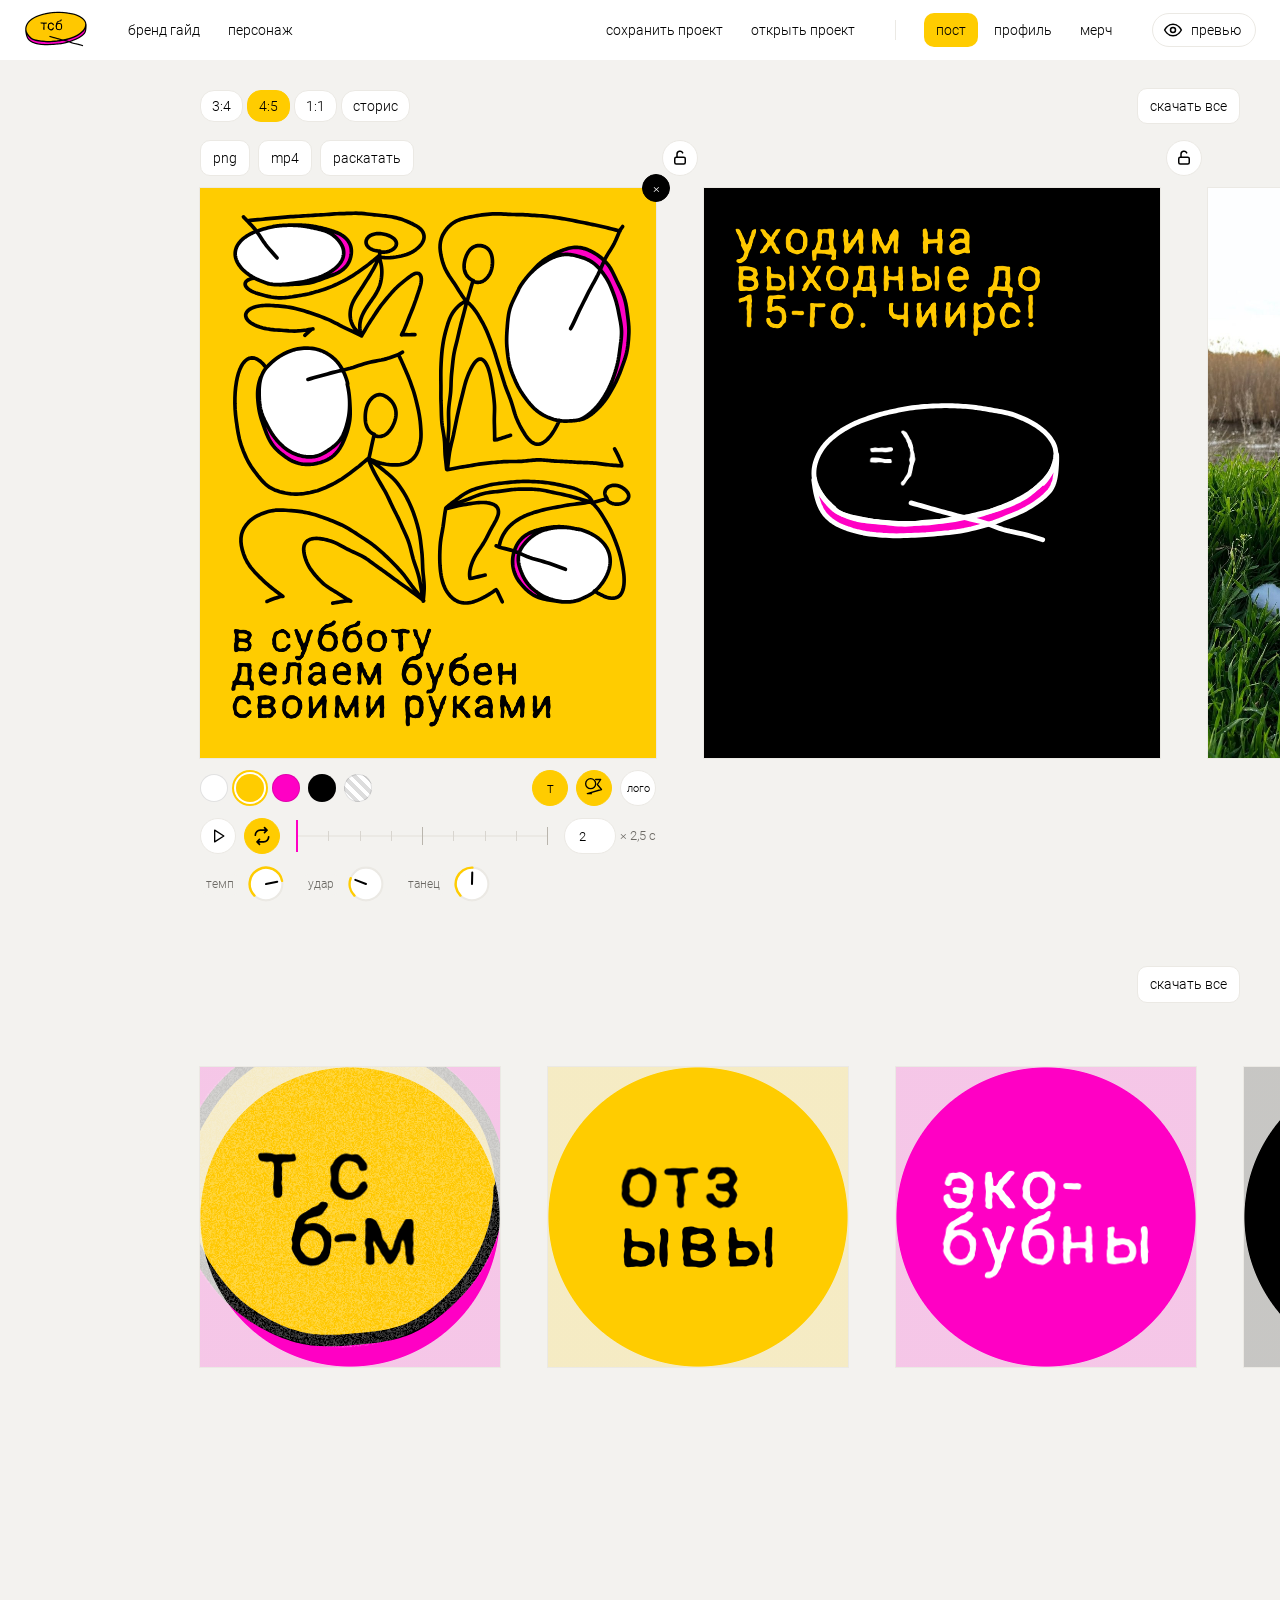
==== commit 9d86d9a4: "сохранить/открыть проект справа в шапке Co-Authored-By: Claude Opus 5.5 <noreply@anthropic.com>" ====
--- a/assets.html
+++ b/assets.html
@@ -1,7 +1,7 @@
 <!doctype html>
 <html lang="ru"><head><meta charset="utf-8"><meta name="viewport" content="width=device-width,initial-scale=1"><title>танцы с бубном: ассеты</title>
-<link rel="stylesheet" href="ui-kit.css?v=202611261033"><link rel="stylesheet" href="phone-preview.css?v=202611261033">
-<link rel="stylesheet" href="font.css?v=202611261033"><style>
+<link rel="stylesheet" href="ui-kit.css?v=202611261040"><link rel="stylesheet" href="phone-preview.css?v=202611261040">
+<link rel="stylesheet" href="font.css?v=202611261040"><style>
 html,body{margin:0;min-height:100%}
 .hand{position:absolute;width:16px;height:16px;margin:-8px 0 0 -8px;border-radius:50%;background:var(--yellow);border:2px solid #000;padding:0;touch-action:none;z-index:2}
 .selbox{pointer-events:none}
@@ -18,7 +18,7 @@
 .cap{position:absolute;left:0;top:calc(100% + 64px);color:var(--mut)}
 .selbox{box-shadow:none}
 .tmot{position:absolute;left:0;right:0;top:calc(100% + 108px);display:flex;justify-content:flex-start;gap:18px}.ttick.bar{top:9px;height:18px;background:#b9b5ad}#rowpost .card{margin-bottom:170px}.tline{z-index:1}
-#rowmerch .card{margin-bottom:90px}.tbbtn{border:0;background:none;font:inherit;cursor:pointer}.mlabel{position:absolute;left:12px;top:10px;font-size:12px;color:#fff;opacity:.75;pointer-events:none}
+#rowmerch .card{margin-bottom:90px}.tbproj{display:flex;align-items:center;gap:4px;margin-left:auto}.tbproj+.tbnav{margin-left:0}.tbsep{width:1px;height:20px;background:var(--line);margin:0 0 0 24px}.tbbtn{border:0;background:none;font:inherit;cursor:pointer}.mlabel{position:absolute;left:12px;top:10px;font-size:12px;color:#fff;opacity:.75;pointer-events:none}
 </style></head><body>
 <header class="topbar"><a class="tblogo" href="guide.html" aria-label="бренд гайд"><canvas id="tbLogo"></canvas></a><span style="display:flex;gap:4px"><a class="tbl" href="guide.html">бренд гайд</a><a class="tbl" href="character.html">персонаж</a></span>
 <nav class="tbnav"><a href="#posts" data-k="post">пост</a><a href="#profile" data-k="avatar">профиль</a><a href="merch.html">мерч</a></nav>
@@ -26,5 +26,5 @@
 <div class="page"><section class="sec" id="posts"><div class="sechd" id="hdpost"></div><div class="row" id="rowpost"></div></section>
 <section class="sec" id="profile"><div class="sechd" id="hdavatar"></div><div class="row" id="rowavatar"></div></section></div>
 <div id="drop">брось фото</div><input type="file" id="file" accept="image/*" hidden>
-<script src="characters.js?v=202611261033"></script><script src="char-core.js?v=202611261033"></script><script src="dance.js?v=202611261033"></script><script src="chars-live.js?v=202611261033"></script><script src="figure.js?v=202611261033"></script><script src="render.js?v=202611261033"></script><script src="ui-kit.js?v=202611261033"></script><script src="phone-preview.js?v=202611261033"></script><script src="export.js?v=202611261033"></script>
-<script src="defaults.js?v=202611261033"></script><script src="default-photo.js?v=202611261033"></script><script src="studio.js?v=202611261033"></script></body></html>
+<script src="characters.js?v=202611261040"></script><script src="char-core.js?v=202611261040"></script><script src="dance.js?v=202611261040"></script><script src="chars-live.js?v=202611261040"></script><script src="figure.js?v=202611261040"></script><script src="render.js?v=202611261040"></script><script src="ui-kit.js?v=202611261040"></script><script src="phone-preview.js?v=202611261040"></script><script src="export.js?v=202611261040"></script>
+<script src="defaults.js?v=202611261040"></script><script src="default-photo.js?v=202611261040"></script><script src="studio.js?v=202611261040"></script></body></html>
